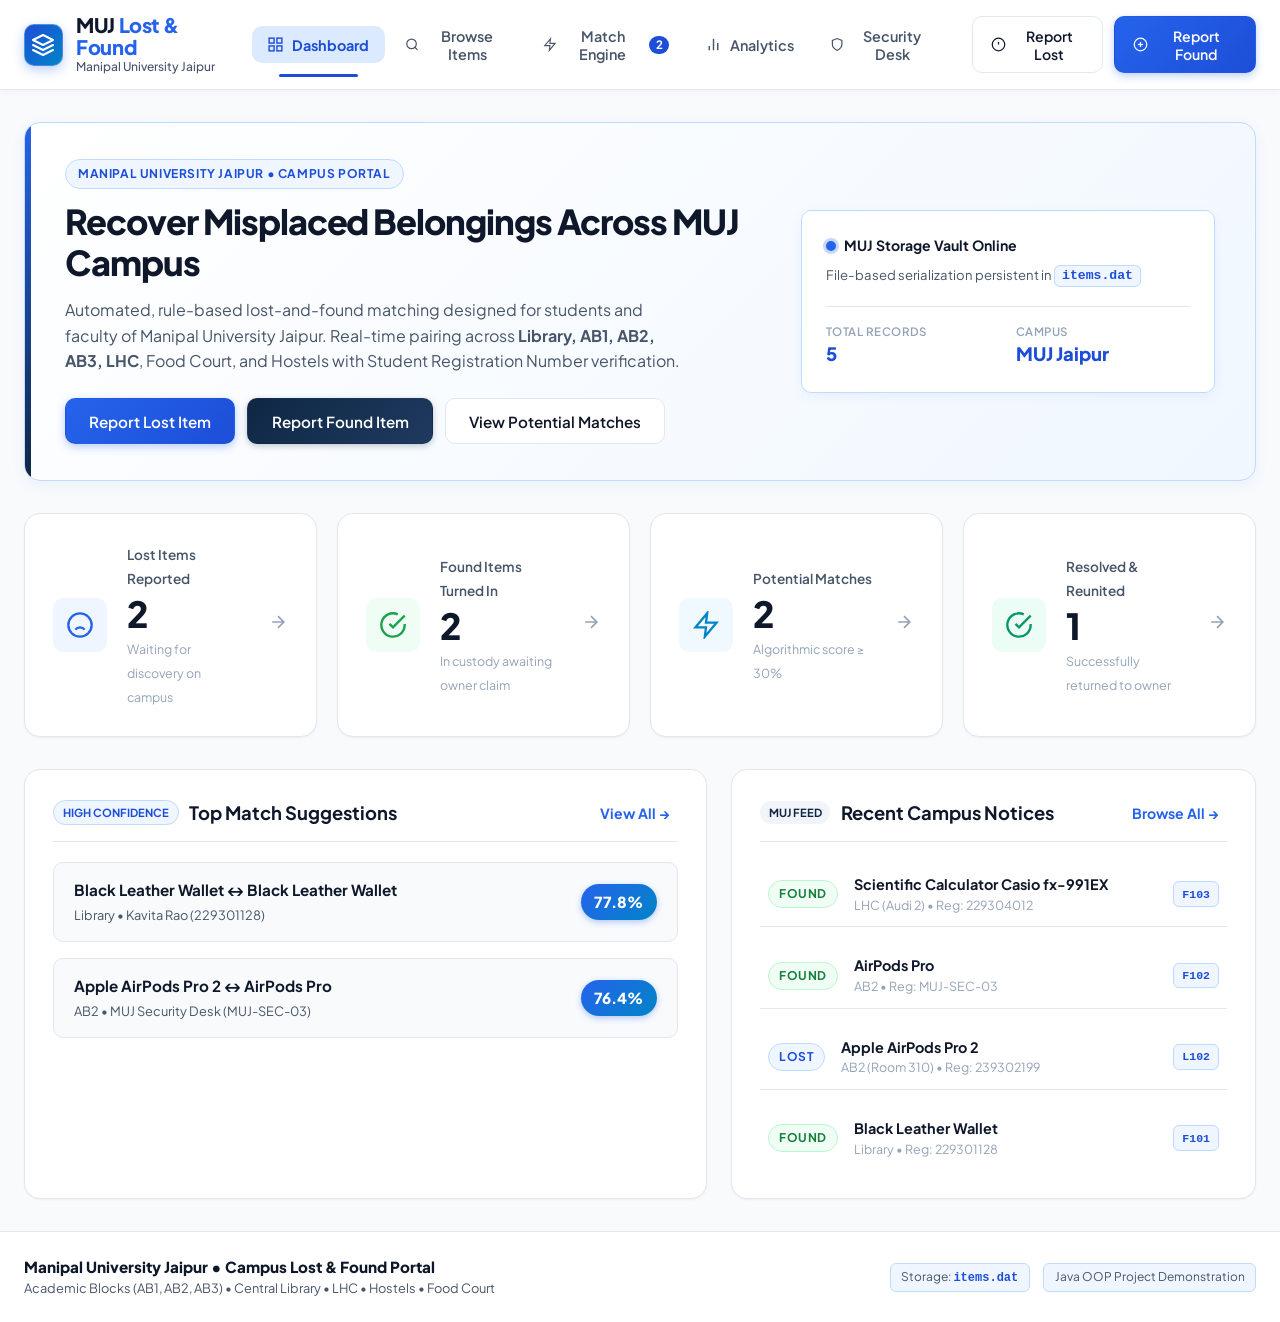
==== docs/index.html @ 846e5064 "Add GitHub Pages, Render Docker deployment, and instant online tunnel script" ====
<!DOCTYPE html>
<html lang="en">
<head>
    <meta charset="UTF-8">
    <meta name="viewport" content="width=device-width, initial-scale=1.0">
    <title>Manipal University Jaipur - Campus Lost &amp; Found Portal</title>
    <link rel="stylesheet" href="css/styles.css">
    <link rel="preconnect" href="https://fonts.googleapis.com">
    <link rel="preconnect" href="https://fonts.gstatic.com" crossorigin>
    <link href="https://fonts.googleapis.com/css2?family=Plus+Jakarta+Sans:wght@400;500;600;700;800&display=swap" rel="stylesheet">
</head>
<body>
    <!-- Top Navigation Bar -->
    <header class="app-header">
        <div class="nav-container">
            <div class="brand-group" onclick="navigateTo('dashboard')">
                <div class="brand-logo">
                    <svg viewBox="0 0 24 24" fill="none" stroke="currentColor" stroke-width="2" stroke-linecap="round" stroke-linejoin="round">
                        <path d="M12 2L2 7l10 5 10-5-10-5z"/>
                        <path d="M2 17l10 5 10-5"/>
                        <path d="M2 12l10 5 10-5"/>
                    </svg>
                </div>
                <div class="brand-text">
                    <span class="brand-title">MUJ <span class="accent-text">Lost &amp; Found</span></span>
                    <span class="brand-subtitle">Manipal University Jaipur</span>
                </div>
            </div>

            <nav class="nav-links">
                <button class="nav-link active" data-view="dashboard" onclick="navigateTo('dashboard')">
                    <svg viewBox="0 0 24 24" fill="none" stroke="currentColor" stroke-width="2"><rect x="3" y="3" width="7" height="7"/><rect x="14" y="3" width="7" height="7"/><rect x="14" y="14" width="7" height="7"/><rect x="3" y="14" width="7" height="7"/></svg>
                    <span>Dashboard</span>
                </button>
                <button class="nav-link" data-view="browse" onclick="navigateTo('browse')">
                    <svg viewBox="0 0 24 24" fill="none" stroke="currentColor" stroke-width="2"><circle cx="11" cy="11" r="8"/><line x1="21" y1="21" x2="16.65" y2="16.65"/></svg>
                    <span>Browse Items</span>
                </button>
                <button class="nav-link" data-view="matches" onclick="navigateTo('matches')">
                    <svg viewBox="0 0 24 24" fill="none" stroke="currentColor" stroke-width="2"><polygon points="13 2 3 14 12 14 11 22 21 10 12 10 13 2"/></svg>
                    <span>Match Engine</span>
                    <span class="nav-badge" id="nav-match-count">0</span>
                </button>
                <button class="nav-link" data-view="analytics" onclick="navigateTo('analytics')">
                    <svg viewBox="0 0 24 24" fill="none" stroke="currentColor" stroke-width="2"><line x1="18" y1="20" x2="18" y2="10"/><line x1="12" y1="20" x2="12" y2="4"/><line x1="6" y1="20" x2="6" y2="14"/></svg>
                    <span>Analytics</span>
                </button>
                <button class="nav-link" data-view="admin" onclick="navigateTo('admin')">
                    <svg viewBox="0 0 24 24" fill="none" stroke="currentColor" stroke-width="2"><path d="M12 22s8-4 8-10V5l-8-3-8 3v7c0 6 8 10 8 10z"/></svg>
                    <span>Security Desk</span>
                </button>
            </nav>

            <div class="nav-actions">
                <button class="btn btn-outline" onclick="navigateTo('report-lost')">
                    <svg viewBox="0 0 24 24" fill="none" stroke="currentColor" stroke-width="2"><circle cx="12" cy="12" r="10"/><line x1="12" y1="8" x2="12" y2="12"/><line x1="12" y1="16" x2="12.01" y2="16"/></svg>
                    <span>Report Lost</span>
                </button>
                <button class="btn btn-blue" onclick="navigateTo('report-found')">
                    <svg viewBox="0 0 24 24" fill="none" stroke="currentColor" stroke-width="2"><circle cx="12" cy="12" r="10"/><line x1="12" y1="8" x2="12" y2="16"/><line x1="8" y1="12" x2="16" y2="12"/></svg>
                    <span>Report Found</span>
                </button>
            </div>
        </div>
    </header>

    <!-- Main Content Area -->
    <main class="main-container">

        <!-- ============================================================== -->
        <!-- VIEW 1: DASHBOARD                                              -->
        <!-- ============================================================== -->
        <section id="dashboard-view" class="view-section active">
            <!-- Hero Welcome -->
            <div class="dashboard-hero">
                <div class="hero-content">
                    <div class="hero-badge">Manipal University Jaipur &bull; Campus Portal</div>
                    <h1 class="hero-title">Recover Misplaced Belongings Across MUJ Campus</h1>
                    <p class="hero-description">
                        Automated, rule-based lost-and-found matching designed for students and faculty of Manipal University Jaipur. Real-time pairing across <strong>Library, AB1, AB2, AB3, LHC</strong>, Food Court, and Hostels with Student Registration Number verification.
                    </p>
                    <div class="hero-cta-group">
                        <button class="btn btn-blue btn-lg" onclick="navigateTo('report-lost')">Report Lost Item</button>
                        <button class="btn btn-navy btn-lg" onclick="navigateTo('report-found')">Report Found Item</button>
                        <button class="btn btn-outline btn-lg" onclick="navigateTo('matches')">View Potential Matches</button>
                    </div>
                </div>
                <div class="hero-status-card">
                    <div class="status-indicator-header">
                        <span class="pulse-dot"></span>
                        <span class="status-label">MUJ Storage Vault Online</span>
                    </div>
                    <p class="storage-desc">File-based serialization persistent in <code>items.dat</code></p>
                    <div class="status-meta">
                        <div class="meta-item">
                            <span class="meta-label">Total Records</span>
                            <span class="meta-value" id="status-total-count">0</span>
                        </div>
                        <div class="meta-item">
                            <span class="meta-label">Campus</span>
                            <span class="meta-value">MUJ Jaipur</span>
                        </div>
                    </div>
                </div>
            </div>

            <!-- Metric Stat Cards -->
            <div class="stats-grid">
                <!-- Lost Items Stat -->
                <div class="stat-card stat-lost" onclick="filterBrowseByType('LOST')">
                    <div class="stat-icon-wrapper">
                        <svg viewBox="0 0 24 24" fill="none" stroke="currentColor" stroke-width="2"><circle cx="12" cy="12" r="10"/><path d="M16 16s-1.5-2-4-2-4 2-4 2"/><line x1="9" y1="9" x2="9.01" y2="9"/><line x1="15" y1="9" x2="15.01" y2="9"/></svg>
                    </div>
                    <div class="stat-info">
                        <span class="stat-label">Lost Items Reported</span>
                        <div class="stat-number" id="stat-lost-count">0</div>
                        <span class="stat-subtext">Waiting for discovery on campus</span>
                    </div>
                    <div class="stat-arrow">
                        <svg viewBox="0 0 24 24" fill="none" stroke="currentColor" stroke-width="2"><path d="M5 12h14M12 5l7 7-7 7"/></svg>
                    </div>
                </div>

                <!-- Found Items Stat -->
                <div class="stat-card stat-found" onclick="filterBrowseByType('FOUND')">
                    <div class="stat-icon-wrapper">
                        <svg viewBox="0 0 24 24" fill="none" stroke="currentColor" stroke-width="2"><path d="M22 11.08V12a10 10 0 1 1-5.93-9.14"/><polyline points="22 4 12 14.01 9 11.01"/></svg>
                    </div>
                    <div class="stat-info">
                        <span class="stat-label">Found Items Turned In</span>
                        <div class="stat-number" id="stat-found-count">0</div>
                        <span class="stat-subtext">In custody awaiting owner claim</span>
                    </div>
                    <div class="stat-arrow">
                        <svg viewBox="0 0 24 24" fill="none" stroke="currentColor" stroke-width="2"><path d="M5 12h14M12 5l7 7-7 7"/></svg>
                    </div>
                </div>

                <!-- Potential Matches Stat -->
                <div class="stat-card stat-match" onclick="navigateTo('matches')">
                    <div class="stat-icon-wrapper">
                        <svg viewBox="0 0 24 24" fill="none" stroke="currentColor" stroke-width="2"><path d="M13 2L3 14h9l-1 8 10-12h-9l1-8z"/></svg>
                    </div>
                    <div class="stat-info">
                        <span class="stat-label">Potential Matches</span>
                        <div class="stat-number" id="stat-matches-count">0</div>
                        <span class="stat-subtext">Algorithmic score &ge; 30%</span>
                    </div>
                    <div class="stat-arrow">
                        <svg viewBox="0 0 24 24" fill="none" stroke="currentColor" stroke-width="2"><path d="M5 12h14M12 5l7 7-7 7"/></svg>
                    </div>
                </div>

                <!-- Resolved / Claimed Stat -->
                <div class="stat-card stat-claimed" onclick="filterBrowseByStatus('CLAIMED')">
                    <div class="stat-icon-wrapper">
                        <svg viewBox="0 0 24 24" fill="none" stroke="currentColor" stroke-width="2"><path d="M22 11.08V12a10 10 0 1 1-5.93-9.14"/><polyline points="22 4 12 14.01 9 11.01"/></svg>
                    </div>
                    <div class="stat-info">
                        <span class="stat-label">Resolved &amp; Reunited</span>
                        <div class="stat-number" id="stat-claimed-count">0</div>
                        <span class="stat-subtext">Successfully returned to owner</span>
                    </div>
                    <div class="stat-arrow">
                        <svg viewBox="0 0 24 24" fill="none" stroke="currentColor" stroke-width="2"><path d="M5 12h14M12 5l7 7-7 7"/></svg>
                    </div>
                </div>
            </div>

            <!-- Match Spotlight & Recent Records -->
            <div class="dashboard-sections-grid">
                <!-- High-Confidence Match Highlights -->
                <div class="panel">
                    <div class="panel-header">
                        <div class="panel-title-group">
                            <span class="panel-badge-blue">High Confidence</span>
                            <h2 class="panel-title">Top Match Suggestions</h2>
                        </div>
                        <button class="btn-link" onclick="navigateTo('matches')">View All &rarr;</button>
                    </div>
                    <div id="top-matches-container" class="top-matches-list">
                        <!-- Rendered dynamically -->
                    </div>
                </div>

                <!-- Recent Submissions -->
                <div class="panel">
                    <div class="panel-header">
                        <div class="panel-title-group">
                            <span class="panel-badge-navy">MUJ Feed</span>
                            <h2 class="panel-title">Recent Campus Notices</h2>
                        </div>
                        <button class="btn-link" onclick="navigateTo('browse')">Browse All &rarr;</button>
                    </div>
                    <div id="recent-items-container" class="recent-items-list">
                        <!-- Rendered dynamically -->
                    </div>
                </div>
            </div>
        </section>

        <!-- ============================================================== -->
        <!-- VIEW 2: BROWSE & SEARCH ITEMS                                  -->
        <!-- ============================================================== -->
        <section id="browse-view" class="view-section">
            <div class="section-header">
                <div>
                    <h1 class="section-title">MUJ Campus Item Directory</h1>
                    <p class="section-subtitle">Search by keyword, item category, or filter by specific MUJ academic and campus locations.</p>
                </div>
                <div class="section-header-actions">
                    <button class="btn btn-outline" onclick="resetSearchFilters()">Reset Filters</button>
                </div>
            </div>

            <!-- Search & Filter Bar -->
            <div class="filter-toolbar">
                <div class="search-box">
                    <svg viewBox="0 0 24 24" fill="none" stroke="currentColor" stroke-width="2"><circle cx="11" cy="11" r="8"/><line x1="21" y1="21" x2="16.65" y2="16.65"/></svg>
                    <input type="text" id="search-input" placeholder="Search by item name or description (e.g. ID card, Laptop, Wallet)..." oninput="handleSearchChange()">
                    <button id="search-clear-btn" class="clear-input-btn" onclick="clearSearchInput()" style="display:none;">&times;</button>
                </div>

                <div class="filter-dropdowns">
                    <div class="select-group">
                        <label for="category-filter">Category</label>
                        <select id="category-filter" onchange="handleSearchChange()">
                            <option value="">All Categories</option>
                            <option value="Accessories">Accessories</option>
                            <option value="Electronics">Electronics</option>
                            <option value="Wallets & Bags">Wallets &amp; Bags</option>
                            <option value="Documents & IDs">Documents &amp; Student IDs</option>
                            <option value="Keys">Keys</option>
                            <option value="Books & Stationery">Books &amp; Stationery</option>
                            <option value="Clothing">Clothing</option>
                            <option value="Sports Equipment">Sports Equipment</option>
                            <option value="Other">Other</option>
                        </select>
                    </div>

                    <div class="select-group">
                        <label for="location-filter">MUJ Campus Location</label>
                        <select id="location-filter" onchange="handleSearchChange()">
                            <option value="">All MUJ Locations</option>
                            <option value="Library">Central Library</option>
                            <option value="AB1">AB1 (Academic Block 1)</option>
                            <option value="AB2">AB2 (Academic Block 2)</option>
                            <option value="AB3">AB3 (Academic Block 3)</option>
                            <option value="LHC">LHC (Lecture Hall Complex)</option>
                            <option value="Food Court">Food Court / Mess</option>
                            <option value="Hostels">Hostel Blocks (B1-B12 / G1-G4)</option>
                            <option value="Sports Complex">Sports Complex</option>
                            <option value="Campus Quad">Grand Shanti / Campus Quad</option>
                            <option value="Other">Other Campus Area</option>
                        </select>
                    </div>

                    <div class="select-group">
                        <label for="status-filter">Status</label>
                        <select id="status-filter" onchange="handleSearchChange()">
                            <option value="">All Records</option>
                            <option value="ACTIVE" selected>Active Only</option>
                            <option value="CLAIMED">Resolved / Claimed</option>
                        </select>
                    </div>

                    <div class="type-filter-group">
                        <label>Item Type</label>
                        <div class="pill-tabs">
                            <button class="pill-tab active" data-type="" onclick="setTypeFilter('')">All</button>
                            <button class="pill-tab" data-type="LOST" onclick="setTypeFilter('LOST')">Lost</button>
                            <button class="pill-tab" data-type="FOUND" onclick="setTypeFilter('FOUND')">Found</button>
                        </div>
                    </div>
                </div>
            </div>

            <!-- Results Meta & Grid -->
            <div class="results-meta-bar">
                <span id="results-count-text">Showing 0 items</span>
            </div>

            <div id="items-grid" class="items-grid">
                <!-- Item Cards dynamically inserted here -->
            </div>
            <div id="no-items-placeholder" class="empty-state" style="display: none;">
                <svg viewBox="0 0 24 24" fill="none" stroke="currentColor" stroke-width="2"><circle cx="11" cy="11" r="8"/><line x1="21" y1="21" x2="16.65" y2="16.65"/><line x1="8" y1="11" x2="14" y2="11"/></svg>
                <h3>No items match your criteria</h3>
                <p>Try searching for another keyword or clear the filters.</p>
                <button class="btn btn-navy" onclick="resetSearchFilters()">Reset All Filters</button>
            </div>
        </section>

        <!-- ============================================================== -->
        <!-- VIEW 3: REPORT LOST ITEM FORM                                  -->
        <!-- ============================================================== -->
        <section id="report-lost-view" class="view-section">
            <div class="form-container">
                <div class="form-header">
                    <div class="form-badge badge-lost">Lost Item Notice &bull; MUJ</div>
                    <h1 class="form-title">Report a Lost Item</h1>
                    <p class="form-subtitle">Submit details of the misplaced item with your Student Registration Number for automated matching.</p>
                </div>

                <form id="lost-form" onsubmit="handleReportLost(event)" class="campus-form">
                    <div class="form-grid">
                        <div class="form-field full-width">
                            <label for="lost-name">Item Name <span class="required">*</span></label>
                            <input type="text" id="lost-name" required placeholder="e.g. Black Leather Wallet, Space Grey MacBook, MUJ Student ID Card">
                            <span class="field-hint">Use a descriptive title for accurate keyword and title matching.</span>
                        </div>

                        <div class="form-field">
                            <label for="lost-category">Category <span class="required">*</span></label>
                            <select id="lost-category" required>
                                <option value="" disabled selected>Select category...</option>
                                <option value="Accessories">Accessories</option>
                                <option value="Electronics">Electronics</option>
                                <option value="Wallets & Bags">Wallets &amp; Bags</option>
                                <option value="Documents & IDs">Documents &amp; Student IDs</option>
                                <option value="Keys">Keys</option>
                                <option value="Books & Stationery">Books &amp; Stationery</option>
                                <option value="Clothing">Clothing</option>
                                <option value="Sports Equipment">Sports Equipment</option>
                                <option value="Other">Other</option>
                            </select>
                        </div>

                        <div class="form-field">
                            <label for="lost-location">MUJ Campus Location Last Seen <span class="required">*</span></label>
                            <select id="lost-location-select" required onchange="handleLocationSelectChange('lost')">
                                <option value="" disabled selected>Select MUJ Location...</option>
                                <option value="Library">Central Library</option>
                                <option value="AB1">AB1 (Academic Block 1)</option>
                                <option value="AB2">AB2 (Academic Block 2)</option>
                                <option value="AB3">AB3 (Academic Block 3)</option>
                                <option value="LHC">LHC (Lecture Hall Complex)</option>
                                <option value="Food Court">Food Court / Mess</option>
                                <option value="Hostels">Hostel Blocks (B1-B12 / G1-G4)</option>
                                <option value="Sports Complex">Sports Complex</option>
                                <option value="Campus Quad">Grand Shanti / Campus Quad</option>
                                <option value="Other">Other Location</option>
                            </select>
                        </div>

                        <div class="form-field">
                            <label for="lost-specific-spot">Specific Spot / Room / Desk</label>
                            <input type="text" id="lost-specific-spot" placeholder="e.g. Room 310, Reading Desk 4, Audi 2">
                            <span class="field-hint">Added to location notes for precise identification.</span>
                        </div>

                        <div class="form-field">
                            <label for="lost-date">Date Lost <span class="required">*</span></label>
                            <input type="date" id="lost-date" required>
                        </div>

                        <div class="form-field">
                            <label for="lost-reporter">Student Full Name <span class="required">*</span></label>
                            <input type="text" id="lost-reporter" required placeholder="e.g. Aryan Sharma">
                        </div>

                        <div class="form-field">
                            <label for="lost-regno">MUJ Registration Number <span class="required">*</span></label>
                            <input type="text" id="lost-regno" required placeholder="e.g. 229301045" pattern="[A-Za-z0-9\-]+" title="Please enter your MUJ Registration Number">
                            <span class="field-hint">Your official university student registration number.</span>
                        </div>

                        <div class="form-field full-width">
                            <label for="lost-contact">Contact Email or Phone Number <span class="required">*</span></label>
                            <input type="text" id="lost-contact" required placeholder="e.g. aryan.229301045@muj.manipal.edu or +91 9876543210">
                            <span class="field-hint">Will be shared with verified finders when a match is found.</span>
                        </div>

                        <div class="form-field full-width">
                            <label for="lost-description">Item Description &amp; Distinctive Features <span class="required">*</span></label>
                            <textarea id="lost-description" rows="4" required placeholder="Provide color, brand, stickers, cards inside, scratches, or unique marks for Jaccard similarity scoring..."></textarea>
                        </div>

                        <div class="form-field full-width">
                            <label>Item Photograph (Optional)</label>
                            <div class="image-upload-wrapper">
                                <div class="image-upload-dropzone" onclick="document.getElementById('lost-image-input').click()">
                                    <svg viewBox="0 0 24 24" fill="none" stroke="currentColor" stroke-width="2"><rect x="3" y="3" width="18" height="18" rx="2" ry="2"/><circle cx="8.5" cy="8.5" r="1.5"/><polyline points="21 15 16 10 5 21"/></svg>
                                    <div class="image-upload-text">Upload or Drop Photo of Lost Item</div>
                                    <div class="image-upload-subtext">Supports PNG, JPG, WEBP (stored in local database)</div>
                                    <input type="file" id="lost-image-input" accept="image/*" style="display:none;" onchange="handleImageSelected(event, 'lost')">
                                </div>
                                <div id="lost-image-preview" class="image-preview-container" style="display:none;">
                                    <img id="lost-image-thumb" class="image-preview-thumb" src="" alt="Lost Item Preview">
                                    <div class="image-preview-info">
                                        <div id="lost-image-name" class="image-preview-name"></div>
                                        <div id="lost-image-size" class="image-preview-size"></div>
                                    </div>
                                    <button type="button" class="btn-remove-image" onclick="clearSelectedImage('lost')">Remove Photo</button>
                                </div>
                            </div>
                        </div>
                    </div>

                    <div class="form-actions">
                        <button type="button" class="btn btn-outline" onclick="resetForm('lost-form')">Clear Form</button>
                        <button type="submit" class="btn btn-blue btn-lg">
                            <svg viewBox="0 0 24 24" fill="none" stroke="currentColor" stroke-width="2"><polyline points="20 6 9 17 4 12"/></svg>
                            <span>Submit Lost Item Report</span>
                        </button>
                    </div>
                </form>
            </div>
        </section>

        <!-- ============================================================== -->
        <!-- VIEW 4: REPORT FOUND ITEM FORM                                 -->
        <!-- ============================================================== -->
        <section id="report-found-view" class="view-section">
            <div class="form-container">
                <div class="form-header">
                    <div class="form-badge badge-found">Found Item Custody &bull; MUJ</div>
                    <h1 class="form-title">Report a Found Item</h1>
                    <p class="form-subtitle">Log the item found on campus so the rightful MUJ student or staff member can reclaim it.</p>
                </div>

                <form id="found-form" onsubmit="handleReportFound(event)" class="campus-form">
                    <div class="form-grid">
                        <div class="form-field full-width">
                            <label for="found-name">Item Name <span class="required">*</span></label>
                            <input type="text" id="found-name" required placeholder="e.g. Blue HydroFlask Bottle, AirPods Case, Scientific Calculator">
                            <span class="field-hint">Accurately describe what the item is.</span>
                        </div>

                        <div class="form-field">
                            <label for="found-category">Category <span class="required">*</span></label>
                            <select id="found-category" required>
                                <option value="" disabled selected>Select category...</option>
                                <option value="Accessories">Accessories</option>
                                <option value="Electronics">Electronics</option>
                                <option value="Wallets & Bags">Wallets &amp; Bags</option>
                                <option value="Documents & IDs">Documents &amp; Student IDs</option>
                                <option value="Keys">Keys</option>
                                <option value="Books & Stationery">Books &amp; Stationery</option>
                                <option value="Clothing">Clothing</option>
                                <option value="Sports Equipment">Sports Equipment</option>
                                <option value="Other">Other</option>
                            </select>
                        </div>

                        <div class="form-field">
                            <label for="found-location">MUJ Campus Location Found <span class="required">*</span></label>
                            <select id="found-location-select" required onchange="handleLocationSelectChange('found')">
                                <option value="" disabled selected>Select MUJ Location...</option>
                                <option value="Library">Central Library</option>
                                <option value="AB1">AB1 (Academic Block 1)</option>
                                <option value="AB2">AB2 (Academic Block 2)</option>
                                <option value="AB3">AB3 (Academic Block 3)</option>
                                <option value="LHC">LHC (Lecture Hall Complex)</option>
                                <option value="Food Court">Food Court / Mess</option>
                                <option value="Hostels">Hostel Blocks (B1-B12 / G1-G4)</option>
                                <option value="Sports Complex">Sports Complex</option>
                                <option value="Campus Quad">Grand Shanti / Campus Quad</option>
                                <option value="Other">Other Location</option>
                            </select>
                        </div>

                        <div class="form-field">
                            <label for="found-specific-spot">Specific Spot / Room / Landmark</label>
                            <input type="text" id="found-specific-spot" placeholder="e.g. AB1 Lab 204, LHC Audi 1, Library 1st Floor">
                            <span class="field-hint">Pinpoint where the item was discovered.</span>
                        </div>

                        <div class="form-field">
                            <label for="found-date">Date Found <span class="required">*</span></label>
                            <input type="date" id="found-date" required>
                        </div>

                        <div class="form-field">
                            <label for="found-reporter">Found By (Your Full Name) <span class="required">*</span></label>
                            <input type="text" id="found-reporter" required placeholder="e.g. Priya Verma / Security Guard Ram">
                        </div>

                        <div class="form-field">
                            <label for="found-regno">Finder Reg No. / Staff ID <span class="required">*</span></label>
                            <input type="text" id="found-regno" required placeholder="e.g. 229301120 or MUJ-STAFF-09">
                            <span class="field-hint">Student Registration Number or University Staff ID.</span>
                        </div>

                        <div class="form-field full-width">
                            <label for="found-contact">Contact Info / Current Safe Custody Location <span class="required">*</span></label>
                            <input type="text" id="found-contact" required placeholder="e.g. priya.verma@muj.manipal.edu or Security Desk at AB2 Ground Floor">
                            <span class="field-hint">This info will be directly given to the owner once matched.</span>
                        </div>

                        <div class="form-field full-width">
                            <label for="found-description">Item Description &amp; Condition Details <span class="required">*</span></label>
                            <textarea id="found-description" rows="4" required placeholder="Describe appearance, color, brand, condition, and where the item is kept for safe pickup..."></textarea>
                        </div>

                        <div class="form-field full-width">
                            <label>Item Photograph (Optional)</label>
                            <div class="image-upload-wrapper">
                                <div class="image-upload-dropzone" onclick="document.getElementById('found-image-input').click()">
                                    <svg viewBox="0 0 24 24" fill="none" stroke="currentColor" stroke-width="2"><rect x="3" y="3" width="18" height="18" rx="2" ry="2"/><circle cx="8.5" cy="8.5" r="1.5"/><polyline points="21 15 16 10 5 21"/></svg>
                                    <div class="image-upload-text">Upload or Drop Photo of Found Item</div>
                                    <div class="image-upload-subtext">Supports PNG, JPG, WEBP (stored in local database)</div>
                                    <input type="file" id="found-image-input" accept="image/*" style="display:none;" onchange="handleImageSelected(event, 'found')">
                                </div>
                                <div id="found-image-preview" class="image-preview-container" style="display:none;">
                                    <img id="found-image-thumb" class="image-preview-thumb" src="" alt="Found Item Preview">
                                    <div class="image-preview-info">
                                        <div id="found-image-name" class="image-preview-name"></div>
                                        <div id="found-image-size" class="image-preview-size"></div>
                                    </div>
                                    <button type="button" class="btn-remove-image" onclick="clearSelectedImage('found')">Remove Photo</button>
                                </div>
                            </div>
                        </div>
                    </div>

                    <div class="form-actions">
                        <button type="button" class="btn btn-outline" onclick="resetForm('found-form')">Clear Form</button>
                        <button type="submit" class="btn btn-navy btn-lg">
                            <svg viewBox="0 0 24 24" fill="none" stroke="currentColor" stroke-width="2"><polyline points="20 6 9 17 4 12"/></svg>
                            <span>Submit Found Item Report</span>
                        </button>
                    </div>
                </form>
            </div>
        </section>

        <!-- ============================================================== -->
        <!-- VIEW 5: MATCH ENGINE                                           -->
        <!-- ============================================================== -->
        <section id="matches-view" class="view-section">
            <div class="section-header">
                <div>
                    <div class="engine-badge">
                        <svg viewBox="0 0 24 24" fill="none" stroke="currentColor" stroke-width="2"><polygon points="13 2 3 14 12 14 11 22 21 10 12 10 13 2"/></svg>
                        <span>MUJ Intelligent Match Engine</span>
                    </div>
                    <h1 class="section-title">Potential Lost &amp; Found Matches</h1>
                    <p class="section-subtitle">
                        Multi-factor heuristic evaluation: Name Similarity (20%), Category Match (20%), Location Match (20%), Jaccard Word Similarity (25%), and Date Proximity (15%). Minimum score: 30%.
                    </p>
                </div>
                <div class="section-header-actions">
                    <button class="btn btn-outline" onclick="loadMatches()">
                        <svg viewBox="0 0 24 24" fill="none" stroke="currentColor" stroke-width="2"><polyline points="23 4 23 10 17 10"/><polyline points="1 20 1 14 7 14"/><path d="M3.51 9a9 9 0 0 1 14.85-3.36L23 10M1 14l4.64 4.36A9 9 0 0 0 20.49 15"/></svg>
                        <span>Re-evaluate Matches</span>
                    </button>
                </div>
            </div>

            <!-- Match Filter Selector -->
            <div class="match-filter-panel">
                <div class="match-filter-field">
                    <label for="match-lost-selector">Focus on Specific Lost Item:</label>
                    <select id="match-lost-selector" onchange="filterMatchesByLostItem()">
                        <option value="ALL">All Lost Items with Matches</option>
                        <!-- Populated dynamically -->
                    </select>
                </div>
                <div class="match-summary-stats">
                    <span id="match-summary-label">Showing 0 matching pair(s)</span>
                </div>
            </div>

            <!-- Matches List Container -->
            <div id="matches-container" class="matches-list">
                <!-- Match cards dynamically rendered here -->
            </div>

            <div id="no-matches-placeholder" class="empty-state" style="display: none;">
                <svg viewBox="0 0 24 24" fill="none" stroke="currentColor" stroke-width="2"><path d="M16 21v-2a4 4 0 0 0-4-4H5a4 4 0 0 0-4 4v2"/><circle cx="8.5" cy="7" r="4"/><line x1="18" y1="8" x2="23" y2="13"/><line x1="23" y1="8" x2="18" y2="13"/></svg>
                <h3>No Matches Detected Currently</h3>
                <p>No pairs currently score &ge; 30% similarity. When new reports are submitted, compatibility is automatically recomputed.</p>
                <div class="empty-state-actions">
                    <button class="btn btn-blue" onclick="navigateTo('report-lost')">Report Lost Item</button>
                    <button class="btn btn-navy" onclick="navigateTo('report-found')">Report Found Item</button>
                </div>
            </div>
        </section>

        <!-- ============================================================== -->
        <!-- VIEW 6: ANALYTICS & RECOVERY METRICS                          -->
        <!-- ============================================================== -->
        <section id="analytics-view" class="view-section">
            <div class="section-header">
                <div>
                    <div class="engine-badge">
                        <svg viewBox="0 0 24 24" fill="none" stroke="currentColor" stroke-width="2"><line x1="18" y1="20" x2="18" y2="10"/><line x1="12" y1="20" x2="12" y2="4"/><line x1="6" y1="20" x2="6" y2="14"/></svg>
                        <span>MUJ Campus Insights</span>
                    </div>
                    <h1 class="section-title">Campus Lost &amp; Found Analytics</h1>
                    <p class="section-subtitle">Real-time statistics on item loss hotspots, categories, and campus resolution rate.</p>
                </div>
                <div class="section-header-actions">
                    <button class="btn btn-outline" onclick="loadAnalyticsData()">
                        <svg viewBox="0 0 24 24" fill="none" stroke="currentColor" stroke-width="2" style="width:16px;height:16px;"><polyline points="23 4 23 10 17 10"/><path d="M20.49 15a9 9 0 1 1-2.12-9.36L23 10"/></svg>
                        <span>Refresh Data</span>
                    </button>
                </div>
            </div>

            <!-- KPI Cards -->
            <div class="analytics-kpi-grid">
                <div class="analytics-kpi-card">
                    <div class="kpi-label">Total Items Logged</div>
                    <div class="kpi-value" id="kpi-total-items">0</div>
                    <div class="kpi-subtext">All time records across MUJ</div>
                </div>
                <div class="analytics-kpi-card kpi-amber">
                    <div class="kpi-label">Active Open Cases</div>
                    <div class="kpi-value" id="kpi-active-items">0</div>
                    <div class="kpi-subtext">Currently pending recovery</div>
                </div>
                <div class="analytics-kpi-card kpi-success">
                    <div class="kpi-label">Resolved &amp; Reunited</div>
                    <div class="kpi-value" id="kpi-claimed-items">0</div>
                    <div class="kpi-subtext">Successfully returned to owners</div>
                </div>
                <div class="analytics-kpi-card">
                    <div class="kpi-label">Campus Recovery Rate</div>
                    <div class="kpi-value" id="kpi-recovery-rate">0%</div>
                    <div class="kpi-subtext">Resolution efficiency</div>
                </div>
            </div>

            <!-- Visual Charts -->
            <div class="analytics-charts-grid">
                <!-- Location Distribution (Bar Chart) -->
                <div class="chart-card">
                    <div class="chart-card-header">
                        <div>
                            <div class="chart-title">MUJ Location Hotspots</div>
                            <div class="chart-subtitle">Item volume by campus building / zone</div>
                        </div>
                    </div>
                    <div id="location-chart-container" style="min-height: 280px; display:flex; align-items:flex-end;">
                        <!-- Rendered via SVG in app.js -->
                    </div>
                </div>

                <!-- Category Breakdown -->
                <div class="chart-card">
                    <div class="chart-card-header">
                        <div>
                            <div class="chart-title">Category Breakdown</div>
                            <div class="chart-subtitle">Distribution of belongings lost/found</div>
                        </div>
                    </div>
                    <div id="category-chart-container" class="category-list-breakdown">
                        <!-- Rendered dynamically -->
                    </div>
                </div>
            </div>
        </section>

        <!-- ============================================================== -->
        <!-- VIEW 7: SECURITY DESK / ADMIN PANEL                           -->
        <!-- ============================================================== -->
        <section id="admin-view" class="view-section">
            <div class="section-header">
                <div>
                    <div class="engine-badge" style="background:#f1f5f9;color:var(--navy-dark);border-color:#cbd5e1;">
                        <svg viewBox="0 0 24 24" fill="none" stroke="currentColor" stroke-width="2"><path d="M12 22s8-4 8-10V5l-8-3-8 3v7c0 6 8 10 8 10z"/></svg>
                        <span>MUJ Campus Security &amp; Custody Desk</span>
                    </div>
                    <h1 class="section-title">Campus Custody Management</h1>
                    <p class="section-subtitle">Manage safe custody inventory, verify student ownership, and export official audit reports.</p>
                </div>
                <div class="section-header-actions">
                    <button class="btn btn-blue" onclick="exportCustodyCSV()">
                        <svg viewBox="0 0 24 24" fill="none" stroke="currentColor" stroke-width="2" style="width:16px;height:16px;"><path d="M21 15v4a2 2 0 0 1-2 2H5a2 2 0 0 1-2-2v-4"/><polyline points="7 10 12 15 17 10"/><line x1="12" y1="15" x2="12" y2="3"/></svg>
                        <span>Export Custody Report (CSV)</span>
                    </button>
                </div>
            </div>

            <!-- Admin Toolbar -->
            <div class="admin-toolbar">
                <div class="admin-filter-group">
                    <label style="font-weight:600;font-size:0.85rem;color:var(--navy-secondary);">Filter:</label>
                    <div class="pill-tabs">
                        <button class="pill-tab active" data-admin-status="" onclick="setAdminStatusFilter('')">All Records</button>
                        <button class="pill-tab" data-admin-status="ACTIVE" onclick="setAdminStatusFilter('ACTIVE')">Active in Custody</button>
                        <button class="pill-tab" data-admin-status="CLAIMED" onclick="setAdminStatusFilter('CLAIMED')">Claimed / Returned</button>
                    </div>
                </div>

                <div class="admin-filter-group">
                    <input type="text" id="admin-search-box" class="admin-search-input" placeholder="Search ID, student Reg No, or item..." oninput="handleAdminSearch()">
                </div>
            </div>

            <!-- Custody Table -->
            <div class="admin-table-wrapper">
                <table class="admin-table">
                    <thead>
                        <tr>
                            <th>Item ID</th>
                            <th>Type</th>
                            <th>Item Title</th>
                            <th>Category</th>
                            <th>MUJ Location</th>
                            <th>Reg / Staff ID</th>
                            <th>Date</th>
                            <th>Status</th>
                            <th>Actions</th>
                        </tr>
                    </thead>
                    <tbody id="admin-table-body">
                        <!-- Populated dynamically -->
                    </tbody>
                </table>
            </div>
            <div id="admin-empty-placeholder" class="empty-state" style="display:none;">
                <p>No records match your admin filter.</p>
            </div>
        </section>
    </main>

    <!-- Modal for Detailed Item Inspection -->
    <div id="item-modal" class="modal-overlay" onclick="closeItemModal(event)">
        <div class="modal-dialog" onclick="event.stopPropagation()">
            <div class="modal-header">
                <div style="display:flex;align-items:center;gap:0.5rem;">
                    <div id="modal-type-badge" class="badge"></div>
                    <div id="modal-status-badge" class="badge-status"></div>
                </div>
                <button class="modal-close-btn" onclick="closeItemModal()">&times;</button>
            </div>
            <div class="modal-body">
                <!-- Optional Photo View -->
                <div id="modal-image-container" class="modal-item-image-box" style="display: none;">
                    <img id="modal-item-image" src="" alt="Item Photo">
                </div>

                <h2 id="modal-item-name" class="modal-title"></h2>
                <div class="modal-meta-grid">
                    <div class="modal-meta-item">
                        <span class="modal-meta-label">ID</span>
                        <span id="modal-item-id" class="modal-meta-value"></span>
                    </div>
                    <div class="modal-meta-item">
                        <span class="modal-meta-label">Category</span>
                        <span id="modal-item-category" class="modal-meta-value"></span>
                    </div>
                    <div class="modal-meta-item">
                        <span class="modal-meta-label">MUJ Location</span>
                        <span id="modal-item-location" class="modal-meta-value"></span>
                    </div>
                    <div class="modal-meta-item">
                        <span class="modal-meta-label">Date Logged</span>
                        <span id="modal-item-date" class="modal-meta-value"></span>
                    </div>
                    <div class="modal-meta-item" style="grid-column: 1 / -1;">
                        <span class="modal-meta-label">Registration Number</span>
                        <span id="modal-item-regno" class="modal-meta-value" style="color: var(--blue-primary);"></span>
                    </div>
                </div>

                <div class="modal-section">
                    <h3 class="modal-section-title">Item Description</h3>
                    <p id="modal-item-description" class="modal-description-text"></p>
                </div>

                <div class="modal-section contact-highlight">
                    <h3 class="modal-section-title">Reporter &amp; Contact Information</h3>
                    <div class="modal-contact-row">
                        <div>
                            <span class="contact-sublabel">Reported by:</span>
                            <span id="modal-item-reporter" class="contact-name"></span>
                        </div>
                        <div>
                            <span class="contact-sublabel">Contact Details:</span>
                            <span id="modal-item-contact" class="contact-detail"></span>
                        </div>
                    </div>
                </div>

                <div id="modal-claim-banner" class="item-claimed-banner" style="display:none;">
                    <svg viewBox="0 0 24 24" fill="none" stroke="currentColor" stroke-width="2"><polyline points="20 6 9 17 4 12"/></svg>
                    <span id="modal-claim-text">Claimed and resolved</span>
                </div>
            </div>
            <div class="modal-footer">
                <button id="modal-claim-action-btn" class="btn btn-blue" onclick="openClaimModalFromCurrent()">
                    <svg viewBox="0 0 24 24" fill="none" stroke="currentColor" stroke-width="2" style="width:16px;height:16px;"><polyline points="20 6 9 17 4 12"/></svg>
                    <span>Mark as Claimed / Returned</span>
                </button>
                <button class="btn btn-navy" onclick="closeItemModal()">Close</button>
            </div>
        </div>
    </div>

    <!-- Modal for Marking Item Claimed -->
    <div id="claim-modal" class="modal-overlay" onclick="closeClaimModal(event)">
        <div class="modal-dialog" onclick="event.stopPropagation()">
            <div class="modal-header">
                <div class="badge badge-found" style="background:#ecfdf5;color:#047857;border-color:#a7f3d0;">
                    <svg viewBox="0 0 24 24" fill="none" stroke="currentColor" stroke-width="2" style="width:14px;height:14px;"><polyline points="20 6 9 17 4 12"/></svg>
                    <span>Claim &amp; Return Verification</span>
                </div>
                <button class="modal-close-btn" onclick="closeClaimModal()">&times;</button>
            </div>
            <div class="modal-body">
                <h2 class="modal-title">Verify Ownership &amp; Return Item</h2>
                <p style="font-size: 0.88rem; color: var(--navy-secondary); margin-bottom: 1.25rem;">
                    Confirm student/faculty identity before handing over item custody. Once marked claimed, this record is updated across the campus directory.
                </p>

                <div style="background:var(--blue-light);border:1px solid var(--blue-border);border-radius:var(--radius-sm);padding:0.75rem 1rem;margin-bottom:1.25rem;">
                    <div style="font-size:0.72rem;font-weight:700;color:var(--blue-primary);text-transform:uppercase;">Item Under Verification</div>
                    <div id="claim-item-title" style="font-weight:700;color:var(--navy-dark);font-size:1.05rem;margin-top:0.2rem;"></div>
                    <div id="claim-item-meta" style="font-size:0.8rem;color:var(--navy-secondary);margin-top:0.2rem;"></div>
                </div>

                <form id="claim-form" onsubmit="submitItemClaim(event)">
                    <input type="hidden" id="claim-item-id">
                    <div class="form-field full-width" style="margin-bottom:1rem;">
                        <label for="claimant-regno">Claimant MUJ Registration Number <span class="required">*</span></label>
                        <input type="text" id="claimant-regno" required placeholder="e.g. 229301045" pattern="[A-Za-z0-9\-]+" style="padding:0.6rem 0.8rem;width:100%;border:1px solid var(--border-light);border-radius:var(--radius-sm);font-family:inherit;">
                        <span class="field-hint">Official Student Reg No. or Faculty/Staff ID of the claimant.</span>
                    </div>
                    <div class="form-field full-width" style="margin-bottom:1.25rem;">
                        <label for="claimant-name">Claimant Full Name (Optional)</label>
                        <input type="text" id="claimant-name" placeholder="e.g. Aryan Sharma" style="padding:0.6rem 0.8rem;width:100%;border:1px solid var(--border-light);border-radius:var(--radius-sm);font-family:inherit;">
                    </div>
                    <div class="form-field full-width" style="margin-bottom:1.5rem;">
                        <label style="display:flex;align-items:center;gap:0.5rem;font-weight:600;font-size:0.85rem;cursor:pointer;">
                            <input type="checkbox" id="claim-verified-checkbox" required style="width:16px;height:16px;accent-color:var(--blue-primary);">
                            <span>I confirm that identity / student card verification was completed.</span>
                        </label>
                    </div>
                    <div class="modal-footer" style="padding:0;border:none;">
                        <button type="button" class="btn btn-outline" onclick="closeClaimModal()">Cancel</button>
                        <button type="submit" class="btn btn-blue">
                            <svg viewBox="0 0 24 24" fill="none" stroke="currentColor" stroke-width="2" style="width:16px;height:16px;"><polyline points="20 6 9 17 4 12"/></svg>
                            <span>Confirm &amp; Complete Return</span>
                        </button>
                    </div>
                </form>
            </div>
        </div>
    </div>

    <!-- Toast Notification Container -->
    <div id="toast-container" class="toast-container"></div>

    <!-- Footer -->
    <footer class="app-footer">
        <div class="footer-container">
            <div class="footer-left">
                <div class="footer-brand">Manipal University Jaipur &bull; Campus Lost &amp; Found Portal</div>
                <div class="footer-desc">Academic Blocks (AB1, AB2, AB3) &bull; Central Library &bull; LHC &bull; Hostels &bull; Food Court</div>
            </div>
            <div class="footer-right">
                <span class="footer-tag">Storage: <code>items.dat</code></span>
                <span class="footer-tag">Java OOP Project Demonstration</span>
            </div>
        </div>
    </footer>

    <!-- Frontend Script -->
    <script src="js/app.js"></script>
</body>
</html>
---- docs/css/styles.css ----
/* ==========================================================================
   Campus Lost & Found Matching System - Clean Modern Blue Theme
   Palette: Sapphire & Royal Blue (#1d4ed8 / #2563eb), Sky Cyan (#0284c7 / #0ea5e9),
            Deep Navy (#0f172a / #0f2744), Crisp White (#ffffff), Ice Blue (#eff6ff)
   ========================================================================== */

:root {
    /* Colors - Modern Royal & Sapphire Blue Palette */
    --bg-white: #ffffff;
    --bg-surface: #f8fafc;
    --bg-subtle: #f1f5f9;
    --bg-card: #ffffff;
    
    --navy-dark: #0f172a;       /* Dark navy text & prominent elements */
    --navy-text: #1e293b;
    --navy-secondary: #475569;  /* Muted navy body text */
    --navy-muted: #94a3b8;
    --navy-primary: #0f2744;    /* Collegiate navy */
    --navy-hover: #173860;
    --navy-subtle: #e2e8f0;

    /* Blue Primary Accents */
    --blue-primary: #1d4ed8;    /* Royal Blue */
    --blue-accent: #2563eb;     /* Vibrant Blue */
    --blue-hover: #1e40af;      /* Deep Sapphire */
    --blue-light: #eff6ff;      /* Soft Ice Blue Tint */
    --blue-border: #bfdbfe;     /* Gentle Blue Border */
    --blue-subtle: #dbeafe;     /* Subtle Blue Fill */
    
    /* Cyan & Ocean Accents */
    --cyan-accent: #0284c7;     /* Sky / Ocean Cyan */
    --cyan-light: #f0f9ff;
    --cyan-border: #bae6fd;

    /* Semantic Status Colors */
    --green-success: #15803d;
    --green-light: #f0fdf4;
    --green-border: #bbf7d0;

    --border-light: #e2e8f0;
    --border-focus: #2563eb;

    /* Shadows */
    --shadow-sm: 0 1px 2px 0 rgba(15, 23, 42, 0.05);
    --shadow-md: 0 4px 6px -1px rgba(29, 78, 216, 0.08), 0 2px 4px -2px rgba(15, 23, 42, 0.04);
    --shadow-lg: 0 10px 15px -3px rgba(29, 78, 216, 0.12), 0 4px 6px -4px rgba(15, 23, 42, 0.04);
    --shadow-hover: 0 14px 20px -3px rgba(29, 78, 216, 0.18), 0 6px 8px -4px rgba(15, 23, 42, 0.06);

    /* Radii */
    --radius-sm: 6px;
    --radius-md: 10px;
    --radius-lg: 16px;
    --radius-full: 9999px;

    /* Transitions */
    --transition-fast: 150ms ease;
    --transition-normal: 250ms ease;
}

/* Base Reset & Typography */
* {
    margin: 0;
    padding: 0;
    box-sizing: border-box;
}

body {
    font-family: 'Plus Jakarta Sans', -apple-system, BlinkMacSystemFont, "Segoe UI", Roboto, Helvetica, Arial, sans-serif;
    background-color: var(--bg-surface);
    color: var(--navy-dark);
    line-height: 1.5;
    -webkit-font-smoothing: antialiased;
    min-height: 100vh;
    display: flex;
    flex-direction: column;
}

/* ==========================================================================
   Navigation Bar
   ========================================================================== */
.app-header {
    background-color: var(--bg-white);
    border-bottom: 1px solid var(--border-light);
    position: sticky;
    top: 0;
    z-index: 100;
    box-shadow: 0 2px 8px rgba(29, 78, 216, 0.04);
}

.nav-container {
    max-width: 1280px;
    margin: 0 auto;
    padding: 0.85rem 1.5rem;
    display: flex;
    align-items: center;
    justify-content: space-between;
    gap: 1.5rem;
}

.brand-group {
    display: flex;
    align-items: center;
    gap: 0.85rem;
    cursor: pointer;
    text-decoration: none;
    user-select: none;
}

.brand-logo {
    width: 42px;
    height: 42px;
    background: linear-gradient(135deg, var(--blue-primary) 0%, var(--cyan-accent) 100%);
    color: var(--bg-white);
    border-radius: var(--radius-md);
    display: flex;
    align-items: center;
    justify-content: center;
    box-shadow: 0 4px 12px rgba(37, 99, 235, 0.3);
    border: 1px solid rgba(255, 255, 255, 0.25);
}

.brand-logo svg {
    width: 24px;
    height: 24px;
}

.brand-text {
    display: flex;
    flex-direction: column;
}

.brand-title {
    font-size: 1.25rem;
    font-weight: 800;
    letter-spacing: -0.02em;
    color: var(--navy-dark);
    line-height: 1.1;
}

.accent-text {
    color: var(--blue-accent);
}

.brand-subtitle {
    font-size: 0.75rem;
    color: var(--navy-secondary);
    font-weight: 500;
}

.nav-links {
    display: flex;
    align-items: center;
    gap: 0.35rem;
}

.nav-link {
    display: flex;
    align-items: center;
    gap: 0.5rem;
    padding: 0.6rem 0.95rem;
    border-radius: var(--radius-md);
    background: transparent;
    border: none;
    font-family: inherit;
    font-size: 0.9rem;
    font-weight: 600;
    color: var(--navy-secondary);
    cursor: pointer;
    transition: all var(--transition-fast);
    position: relative;
}

.nav-link svg {
    width: 17px;
    height: 17px;
}

.nav-link:hover {
    color: var(--blue-primary);
    background-color: var(--blue-light);
}

.nav-link.active {
    color: var(--blue-primary);
    background-color: var(--blue-subtle);
    font-weight: 700;
}

.nav-link.active::after {
    content: '';
    position: absolute;
    bottom: -14px;
    left: 20%;
    right: 20%;
    height: 3px;
    background-color: var(--blue-primary);
    border-radius: var(--radius-full);
}

.nav-badge {
    background-color: var(--blue-primary);
    color: white;
    font-size: 0.72rem;
    font-weight: 700;
    padding: 0.1rem 0.45rem;
    border-radius: var(--radius-full);
    min-width: 18px;
    text-align: center;
}

.nav-actions {
    display: flex;
    align-items: center;
    gap: 0.65rem;
}

/* ==========================================================================
   Buttons & Badges
   ========================================================================== */
.btn {
    display: inline-flex;
    align-items: center;
    justify-content: center;
    gap: 0.5rem;
    padding: 0.6rem 1.15rem;
    border-radius: var(--radius-md);
    font-family: inherit;
    font-size: 0.88rem;
    font-weight: 600;
    cursor: pointer;
    transition: all var(--transition-fast);
    border: 1px solid transparent;
    text-decoration: none;
}

.btn svg {
    width: 17px;
    height: 17px;
}

/* Blue Primary Button */
.btn-orange, .btn-blue, .btn-primary {
    background: linear-gradient(135deg, var(--blue-accent) 0%, var(--blue-primary) 100%);
    color: var(--bg-white);
    box-shadow: 0 3px 8px rgba(37, 99, 235, 0.3);
}

.btn-orange:hover, .btn-blue:hover, .btn-primary:hover {
    background: linear-gradient(135deg, var(--blue-primary) 0%, var(--blue-hover) 100%);
    box-shadow: 0 6px 14px rgba(37, 99, 235, 0.4);
    transform: translateY(-1px);
}

.btn-navy {
    background: linear-gradient(135deg, var(--navy-primary) 0%, #1e3a5f 100%);
    color: var(--bg-white);
    box-shadow: 0 2px 6px rgba(15, 39, 68, 0.25);
}

.btn-navy:hover {
    background: linear-gradient(135deg, #173860 0%, #0f2744 100%);
    box-shadow: 0 4px 10px rgba(15, 39, 68, 0.35);
    transform: translateY(-1px);
}

.btn-outline {
    background-color: var(--bg-white);
    color: var(--navy-dark);
    border: 1px solid var(--border-light);
}

.btn-outline:hover {
    background-color: var(--blue-light);
    border-color: var(--blue-border);
    color: var(--blue-primary);
}

.btn-link {
    background: transparent;
    border: none;
    color: var(--blue-accent);
    font-family: inherit;
    font-size: 0.88rem;
    font-weight: 700;
    cursor: pointer;
    padding: 0.35rem 0.5rem;
    transition: color var(--transition-fast);
}

.btn-link:hover {
    color: var(--blue-hover);
    text-decoration: underline;
}

.btn-lg {
    padding: 0.8rem 1.45rem;
    font-size: 0.95rem;
}

.badge {
    display: inline-flex;
    align-items: center;
    gap: 0.35rem;
    padding: 0.25rem 0.65rem;
    border-radius: var(--radius-full);
    font-size: 0.75rem;
    font-weight: 700;
    text-transform: uppercase;
    letter-spacing: 0.04em;
}

.badge-lost {
    background-color: #eff6ff;
    color: #1d4ed8;
    border: 1px solid #bfdbfe;
}

.badge-found {
    background-color: #f0fdf4;
    color: #15803d;
    border: 1px solid #bbf7d0;
}

.badge-match-high {
    background-color: var(--blue-light);
    color: var(--blue-primary);
    border: 1px solid var(--blue-border);
}

/* ==========================================================================
   Main Content Layout
   ========================================================================== */
.main-container {
    max-width: 1280px;
    margin: 0 auto;
    padding: 2rem 1.5rem;
    flex: 1;
    width: 100%;
}

.view-section {
    display: none;
    animation: fadeIn 200ms ease;
}

.view-section.active {
    display: block;
}

@keyframes fadeIn {
    from { opacity: 0; transform: translateY(6px); }
    to { opacity: 1; transform: translateY(0); }
}

/* ==========================================================================
   Dashboard View
   ========================================================================== */
.dashboard-hero {
    background: linear-gradient(135deg, #ffffff 0%, #f0f7ff 100%);
    border: 1px solid var(--blue-border);
    border-radius: var(--radius-lg);
    padding: 2.25rem 2.5rem;
    display: grid;
    grid-template-columns: 1.7fr 1fr;
    gap: 2rem;
    align-items: center;
    box-shadow: 0 4px 15px rgba(29, 78, 216, 0.06);
    margin-bottom: 2rem;
    position: relative;
    overflow: hidden;
}

.dashboard-hero::before {
    content: '';
    position: absolute;
    top: 0;
    left: 0;
    width: 6px;
    height: 100%;
    background: linear-gradient(180deg, var(--blue-accent) 0%, var(--navy-primary) 100%);
}

.hero-badge {
    display: inline-block;
    background-color: var(--blue-light);
    color: var(--blue-primary);
    border: 1px solid var(--blue-border);
    font-size: 0.75rem;
    font-weight: 700;
    text-transform: uppercase;
    letter-spacing: 0.05em;
    padding: 0.3rem 0.75rem;
    border-radius: var(--radius-full);
    margin-bottom: 0.75rem;
}

.hero-title {
    font-size: 2.15rem;
    font-weight: 800;
    letter-spacing: -0.03em;
    color: var(--navy-dark);
    line-height: 1.2;
    margin-bottom: 0.85rem;
}

.hero-description {
    font-size: 1rem;
    color: var(--navy-secondary);
    line-height: 1.6;
    margin-bottom: 1.5rem;
    max-width: 620px;
}

.hero-cta-group {
    display: flex;
    flex-wrap: wrap;
    gap: 0.75rem;
}

.hero-status-card {
    background-color: var(--bg-white);
    border: 1px solid var(--blue-border);
    border-radius: var(--radius-md);
    padding: 1.5rem;
    box-shadow: 0 4px 12px rgba(29, 78, 216, 0.06);
}

.status-indicator-header {
    display: flex;
    align-items: center;
    gap: 0.5rem;
    margin-bottom: 0.5rem;
}

.pulse-dot {
    width: 10px;
    height: 10px;
    background-color: #2563eb;
    border-radius: var(--radius-full);
    box-shadow: 0 0 0 3px rgba(37, 99, 235, 0.25);
    animation: pulse 2s infinite;
}

@keyframes pulse {
    0% { box-shadow: 0 0 0 0 rgba(37, 99, 235, 0.5); }
    70% { box-shadow: 0 0 0 8px rgba(37, 99, 235, 0); }
    100% { box-shadow: 0 0 0 0 rgba(37, 99, 235, 0); }
}

.status-label {
    font-weight: 700;
    font-size: 0.88rem;
    color: var(--navy-dark);
}

.storage-desc {
    font-size: 0.82rem;
    color: var(--navy-secondary);
    margin-bottom: 1.25rem;
}

.storage-desc code {
    background-color: var(--blue-light);
    padding: 0.15rem 0.45rem;
    border-radius: var(--radius-sm);
    font-weight: 700;
    color: var(--blue-primary);
    border: 1px solid var(--blue-border);
}

.status-meta {
    display: grid;
    grid-template-columns: 1fr 1fr;
    gap: 1rem;
    border-top: 1px solid var(--border-light);
    padding-top: 1rem;
}

.meta-item {
    display: flex;
    flex-direction: column;
}

.meta-label {
    font-size: 0.72rem;
    color: var(--navy-muted);
    font-weight: 600;
    text-transform: uppercase;
    letter-spacing: 0.04em;
}

.meta-value {
    font-size: 1.15rem;
    font-weight: 800;
    color: var(--blue-primary);
}

/* Stats Grid */
.stats-grid {
    display: grid;
    grid-template-columns: repeat(auto-fit, minmax(220px, 1fr));
    gap: 1.25rem;
    margin-bottom: 2rem;
}

.stat-card {
    background-color: var(--bg-white);
    border: 1px solid var(--border-light);
    border-radius: var(--radius-lg);
    padding: 1.75rem;
    display: flex;
    align-items: center;
    gap: 1.25rem;
    cursor: pointer;
    box-shadow: var(--shadow-sm);
    transition: all var(--transition-normal);
    position: relative;
    overflow: hidden;
}

.stat-card:hover {
    box-shadow: var(--shadow-hover);
    transform: translateY(-2px);
    border-color: var(--blue-border);
}

.stat-icon-wrapper {
    width: 54px;
    height: 54px;
    border-radius: var(--radius-md);
    display: flex;
    align-items: center;
    justify-content: center;
    flex-shrink: 0;
}

.stat-icon-wrapper svg {
    width: 28px;
    height: 28px;
}

.stat-lost .stat-icon-wrapper {
    background-color: #eff6ff;
    color: #2563eb;
}

.stat-found .stat-icon-wrapper {
    background-color: #f0fdf4;
    color: #16a34a;
}

.stat-match .stat-icon-wrapper {
    background-color: var(--cyan-light);
    color: var(--cyan-accent);
}

.stat-info {
    flex: 1;
}

.stat-label {
    font-size: 0.85rem;
    color: var(--navy-secondary);
    font-weight: 600;
}

.stat-number {
    font-size: 2.25rem;
    font-weight: 800;
    color: var(--navy-dark);
    line-height: 1.1;
    margin: 0.2rem 0;
    letter-spacing: -0.02em;
}

.stat-subtext {
    font-size: 0.78rem;
    color: var(--navy-muted);
}

.stat-arrow {
    color: var(--navy-muted);
    transition: transform var(--transition-fast);
}

.stat-arrow svg {
    width: 20px;
    height: 20px;
}

.stat-card:hover .stat-arrow {
    transform: translateX(4px);
    color: var(--blue-primary);
}

/* Dashboard Sections Grid */
.dashboard-sections-grid {
    display: grid;
    grid-template-columns: 1.3fr 1fr;
    gap: 1.5rem;
}

.panel {
    background-color: var(--bg-white);
    border: 1px solid var(--border-light);
    border-radius: var(--radius-lg);
    padding: 1.75rem;
    box-shadow: var(--shadow-sm);
}

.panel-header {
    display: flex;
    align-items: center;
    justify-content: space-between;
    margin-bottom: 1.25rem;
    padding-bottom: 0.85rem;
    border-bottom: 1px solid var(--border-light);
}

.panel-title-group {
    display: flex;
    align-items: center;
    gap: 0.65rem;
}

.panel-title {
    font-size: 1.15rem;
    font-weight: 700;
    color: var(--navy-dark);
}

.panel-badge-orange, .panel-badge-blue {
    font-size: 0.7rem;
    font-weight: 700;
    text-transform: uppercase;
    background-color: var(--blue-light);
    color: var(--blue-primary);
    padding: 0.2rem 0.55rem;
    border-radius: var(--radius-full);
    border: 1px solid var(--blue-border);
}

.panel-badge-navy {
    font-size: 0.7rem;
    font-weight: 700;
    text-transform: uppercase;
    background-color: var(--bg-subtle);
    color: var(--navy-primary);
    padding: 0.2rem 0.55rem;
    border-radius: var(--radius-full);
}

.top-matches-list, .recent-items-list {
    display: flex;
    flex-direction: column;
    gap: 1rem;
}

.match-mini-card {
    background-color: var(--bg-surface);
    border: 1px solid var(--border-light);
    border-radius: var(--radius-md);
    padding: 1rem 1.25rem;
    display: flex;
    align-items: center;
    justify-content: space-between;
    gap: 1rem;
    transition: all var(--transition-fast);
    cursor: pointer;
}

.match-mini-card:hover {
    border-color: var(--blue-border);
    background-color: #ffffff;
    box-shadow: var(--shadow-md);
}

.match-mini-info {
    display: flex;
    flex-direction: column;
    gap: 0.25rem;
}

.match-mini-title {
    font-size: 0.95rem;
    font-weight: 700;
    color: var(--navy-dark);
}

.match-mini-details {
    font-size: 0.8rem;
    color: var(--navy-secondary);
}

.match-score-pill {
    background: linear-gradient(135deg, var(--blue-accent) 0%, var(--cyan-accent) 100%);
    color: white;
    font-weight: 800;
    font-size: 0.95rem;
    padding: 0.4rem 0.85rem;
    border-radius: var(--radius-full);
    box-shadow: 0 2px 6px rgba(37, 99, 235, 0.35);
    white-space: nowrap;
}

.recent-mini-card {
    display: flex;
    align-items: center;
    gap: 1rem;
    padding: 0.75rem 0.5rem;
    border-bottom: 1px solid var(--border-light);
}

.recent-mini-card:last-child {
    border-bottom: none;
}

.recent-mini-details {
    flex: 1;
}

.recent-mini-name {
    font-size: 0.9rem;
    font-weight: 700;
    color: var(--navy-dark);
}

.recent-mini-meta {
    font-size: 0.78rem;
    color: var(--navy-muted);
}

/* ==========================================================================
   Browse & Filter Section
   ========================================================================== */
.section-header {
    display: flex;
    align-items: center;
    justify-content: space-between;
    margin-bottom: 1.5rem;
}

.section-title {
    font-size: 1.85rem;
    font-weight: 800;
    color: var(--navy-dark);
    letter-spacing: -0.02em;
}

.section-subtitle {
    font-size: 0.95rem;
    color: var(--navy-secondary);
}

.filter-toolbar {
    background-color: var(--bg-white);
    border: 1px solid var(--border-light);
    border-radius: var(--radius-lg);
    padding: 1.25rem 1.5rem;
    margin-bottom: 1.5rem;
    box-shadow: var(--shadow-sm);
    display: flex;
    flex-direction: column;
    gap: 1.25rem;
}

.search-box {
    position: relative;
    display: flex;
    align-items: center;
    width: 100%;
}

.search-box svg {
    position: absolute;
    left: 1rem;
    width: 20px;
    height: 20px;
    color: var(--navy-muted);
    pointer-events: none;
}

.search-box input {
    width: 100%;
    padding: 0.85rem 2.85rem 0.85rem 2.85rem;
    border: 1.5px solid var(--border-light);
    border-radius: var(--radius-md);
    font-family: inherit;
    font-size: 0.95rem;
    color: var(--navy-dark);
    background-color: var(--bg-surface);
    transition: all var(--transition-fast);
}

.search-box input:focus {
    outline: none;
    border-color: var(--blue-accent);
    background-color: var(--bg-white);
    box-shadow: 0 0 0 3px rgba(37, 99, 235, 0.18);
}

.clear-input-btn {
    position: absolute;
    right: 1rem;
    background: none;
    border: none;
    font-size: 1.4rem;
    color: var(--navy-muted);
    cursor: pointer;
    line-height: 1;
}

.clear-input-btn:hover {
    color: var(--navy-dark);
}

.filter-dropdowns {
    display: flex;
    flex-wrap: wrap;
    align-items: flex-end;
    gap: 1.25rem;
}

.select-group {
    display: flex;
    flex-direction: column;
    gap: 0.35rem;
    flex: 1;
    min-width: 190px;
}

.select-group label, .type-filter-group label {
    font-size: 0.78rem;
    font-weight: 700;
    color: var(--navy-secondary);
    text-transform: uppercase;
    letter-spacing: 0.03em;
}

.select-group select {
    padding: 0.65rem 0.9rem;
    border: 1px solid var(--border-light);
    border-radius: var(--radius-md);
    background-color: var(--bg-surface);
    font-family: inherit;
    font-size: 0.9rem;
    color: var(--navy-dark);
    cursor: pointer;
    transition: all var(--transition-fast);
}

.select-group select:focus {
    outline: none;
    border-color: var(--blue-accent);
    box-shadow: 0 0 0 3px rgba(37, 99, 235, 0.18);
    background-color: var(--bg-white);
}

.pill-tabs {
    display: flex;
    background-color: var(--bg-surface);
    border: 1px solid var(--border-light);
    border-radius: var(--radius-md);
    padding: 0.2rem;
}

.pill-tab {
    padding: 0.5rem 1rem;
    border-radius: var(--radius-sm);
    border: none;
    background: transparent;
    font-family: inherit;
    font-size: 0.85rem;
    font-weight: 600;
    color: var(--navy-secondary);
    cursor: pointer;
    transition: all var(--transition-fast);
}

.pill-tab.active {
    background: linear-gradient(135deg, var(--blue-accent) 0%, var(--blue-primary) 100%);
    color: white;
    box-shadow: 0 2px 5px rgba(37, 99, 235, 0.25);
}

.results-meta-bar {
    display: flex;
    align-items: center;
    justify-content: space-between;
    margin-bottom: 1rem;
    font-size: 0.88rem;
    font-weight: 600;
    color: var(--navy-secondary);
}

/* Items Grid */
.items-grid {
    display: grid;
    grid-template-columns: repeat(auto-fill, minmax(320px, 1fr));
    gap: 1.5rem;
}

.item-card {
    background-color: var(--bg-white);
    border: 1px solid var(--border-light);
    border-radius: var(--radius-lg);
    padding: 1.5rem;
    display: flex;
    flex-direction: column;
    justify-content: space-between;
    box-shadow: var(--shadow-sm);
    transition: all var(--transition-normal);
    position: relative;
    cursor: pointer;
}

.item-card:hover {
    box-shadow: var(--shadow-hover);
    transform: translateY(-3px);
    border-color: var(--blue-border);
}

.item-card-header {
    display: flex;
    align-items: flex-start;
    justify-content: space-between;
    gap: 0.5rem;
    margin-bottom: 0.75rem;
}

.item-id-pill {
    font-size: 0.72rem;
    font-family: monospace;
    font-weight: 700;
    background-color: var(--blue-light);
    color: var(--blue-primary);
    border: 1px solid var(--blue-border);
    padding: 0.2rem 0.5rem;
    border-radius: var(--radius-sm);
}

.item-title {
    font-size: 1.2rem;
    font-weight: 700;
    color: var(--navy-dark);
    margin-bottom: 0.35rem;
    line-height: 1.3;
}

.item-category-tag {
    display: inline-block;
    font-size: 0.78rem;
    font-weight: 600;
    color: var(--blue-primary);
    background-color: var(--blue-light);
    padding: 0.2rem 0.55rem;
    border-radius: var(--radius-sm);
    margin-bottom: 0.85rem;
    border: 1px solid var(--blue-border);
}

.item-desc {
    font-size: 0.88rem;
    color: var(--navy-secondary);
    margin-bottom: 1.25rem;
    line-height: 1.5;
    flex-grow: 1;
    display: -webkit-box;
    -webkit-line-clamp: 2;
    -webkit-box-orient: vertical;
    overflow: hidden;
}

.item-meta-list {
    display: flex;
    flex-direction: column;
    gap: 0.45rem;
    border-top: 1px solid var(--border-light);
    padding-top: 0.85rem;
    margin-bottom: 1rem;
}

.item-meta-row {
    display: flex;
    align-items: center;
    gap: 0.5rem;
    font-size: 0.82rem;
    color: var(--navy-secondary);
}

.item-meta-row svg {
    width: 15px;
    height: 15px;
    color: var(--blue-accent);
    flex-shrink: 0;
}

.item-footer-actions {
    display: flex;
    align-items: center;
    justify-content: space-between;
    border-top: 1px solid var(--border-light);
    padding-top: 0.85rem;
}

.reporter-label {
    font-size: 0.78rem;
    color: var(--navy-muted);
}

.reporter-name {
    font-weight: 600;
    color: var(--navy-dark);
}

/* Empty State */
.empty-state {
    text-align: center;
    padding: 4rem 2rem;
    background-color: var(--bg-white);
    border: 1px dashed var(--blue-border);
    border-radius: var(--radius-lg);
    display: flex;
    flex-direction: column;
    align-items: center;
    gap: 1rem;
}

.empty-state svg {
    width: 48px;
    height: 48px;
    color: var(--blue-accent);
}

.empty-state h3 {
    font-size: 1.25rem;
    font-weight: 700;
    color: var(--navy-dark);
}

.empty-state p {
    font-size: 0.95rem;
    color: var(--navy-secondary);
    max-width: 420px;
}

/* ==========================================================================
   Report Forms (Lost & Found)
   ========================================================================== */
.form-container {
    max-width: 820px;
    margin: 0 auto;
    background-color: var(--bg-white);
    border: 1px solid var(--blue-border);
    border-radius: var(--radius-lg);
    padding: 2.5rem;
    box-shadow: 0 4px 15px rgba(29, 78, 216, 0.05);
}

.form-header {
    margin-bottom: 2rem;
    border-bottom: 1px solid var(--border-light);
    padding-bottom: 1.5rem;
}

.form-badge {
    display: inline-block;
    padding: 0.25rem 0.65rem;
    border-radius: var(--radius-full);
    font-size: 0.75rem;
    font-weight: 700;
    text-transform: uppercase;
    letter-spacing: 0.05em;
    margin-bottom: 0.75rem;
}

.form-title {
    font-size: 2rem;
    font-weight: 800;
    color: var(--navy-dark);
    letter-spacing: -0.02em;
    margin-bottom: 0.4rem;
}

.form-subtitle {
    font-size: 0.95rem;
    color: var(--navy-secondary);
}

.campus-form {
    display: flex;
    flex-direction: column;
    gap: 1.75rem;
}

.form-grid {
    display: grid;
    grid-template-columns: 1fr 1fr;
    gap: 1.5rem;
}

.form-field {
    display: flex;
    flex-direction: column;
    gap: 0.45rem;
}

.form-field.full-width {
    grid-column: 1 / -1;
}

.form-field label {
    font-size: 0.85rem;
    font-weight: 700;
    color: var(--navy-dark);
}

.form-field .required {
    color: var(--blue-primary);
}

.form-field input,
.form-field select,
.form-field textarea {
    padding: 0.8rem 1rem;
    border: 1.5px solid var(--border-light);
    border-radius: var(--radius-md);
    font-family: inherit;
    font-size: 0.92rem;
    color: var(--navy-dark);
    background-color: var(--bg-surface);
    transition: all var(--transition-fast);
}

.form-field input:focus,
.form-field select:focus,
.form-field textarea:focus {
    outline: none;
    border-color: var(--blue-accent);
    background-color: var(--bg-white);
    box-shadow: 0 0 0 3px rgba(37, 99, 235, 0.18);
}

.field-hint {
    font-size: 0.78rem;
    color: var(--navy-secondary);
}

.form-actions {
    display: flex;
    align-items: center;
    justify-content: flex-end;
    gap: 1rem;
    border-top: 1px solid var(--border-light);
    padding-top: 1.5rem;
}

/* ==========================================================================
   Match Engine View
   ========================================================================== */
.engine-badge {
    display: inline-flex;
    align-items: center;
    gap: 0.4rem;
    background-color: var(--blue-light);
    color: var(--blue-primary);
    border: 1px solid var(--blue-border);
    padding: 0.3rem 0.75rem;
    border-radius: var(--radius-full);
    font-size: 0.75rem;
    font-weight: 700;
    text-transform: uppercase;
    letter-spacing: 0.04em;
    margin-bottom: 0.65rem;
}

.engine-badge svg {
    width: 14px;
    height: 14px;
}

.match-filter-panel {
    background-color: var(--bg-white);
    border: 1px solid var(--border-light);
    border-radius: var(--radius-lg);
    padding: 1.25rem 1.5rem;
    margin-bottom: 1.75rem;
    box-shadow: var(--shadow-sm);
    display: flex;
    align-items: center;
    justify-content: space-between;
    gap: 1.5rem;
    flex-wrap: wrap;
}

.match-filter-field {
    display: flex;
    align-items: center;
    gap: 0.85rem;
    flex: 1;
}

.match-filter-field label {
    font-size: 0.88rem;
    font-weight: 700;
    color: var(--navy-dark);
    white-space: nowrap;
}

.match-filter-field select {
    padding: 0.65rem 1rem;
    border: 1px solid var(--border-light);
    border-radius: var(--radius-md);
    background-color: var(--bg-surface);
    font-family: inherit;
    font-size: 0.9rem;
    color: var(--navy-dark);
    cursor: pointer;
    min-width: 280px;
}

.match-filter-field select:focus {
    outline: none;
    border-color: var(--blue-accent);
}

.match-summary-stats {
    font-size: 0.88rem;
    font-weight: 700;
    color: var(--navy-secondary);
}

.matches-list {
    display: flex;
    flex-direction: column;
    gap: 1.5rem;
}

.match-card {
    background-color: var(--bg-white);
    border: 1px solid var(--border-light);
    border-radius: var(--radius-lg);
    box-shadow: var(--shadow-sm);
    overflow: hidden;
    transition: all var(--transition-normal);
}

.match-card:hover {
    box-shadow: var(--shadow-hover);
    border-color: var(--blue-border);
}

.match-card-header {
    background: linear-gradient(90deg, #f8fafc 0%, #eff6ff 100%);
    border-bottom: 1px solid var(--border-light);
    padding: 1.25rem 1.75rem;
    display: flex;
    align-items: center;
    justify-content: space-between;
    gap: 1rem;
}

.match-header-left {
    display: flex;
    align-items: center;
    gap: 1rem;
}

.match-score-badge {
    background: linear-gradient(135deg, var(--blue-accent) 0%, var(--blue-primary) 100%);
    color: white;
    font-size: 1.35rem;
    font-weight: 800;
    padding: 0.5rem 1.15rem;
    border-radius: var(--radius-md);
    box-shadow: 0 4px 12px rgba(37, 99, 235, 0.35);
    display: flex;
    flex-direction: column;
    align-items: center;
    line-height: 1;
}

.match-score-badge small {
    font-size: 0.65rem;
    text-transform: uppercase;
    letter-spacing: 0.05em;
    margin-top: 0.2rem;
    opacity: 0.9;
}

.match-headline {
    font-size: 1.2rem;
    font-weight: 800;
    color: var(--navy-dark);
}

.match-confidence-tag {
    font-size: 0.78rem;
    font-weight: 700;
    color: var(--blue-primary);
    background-color: var(--blue-subtle);
    padding: 0.2rem 0.55rem;
    border-radius: var(--radius-full);
}

.match-card-body {
    padding: 1.75rem;
    display: grid;
    grid-template-columns: 1fr 1fr;
    gap: 1.75rem;
}

.item-compare-box {
    background-color: var(--bg-surface);
    border: 1px solid var(--border-light);
    border-radius: var(--radius-md);
    padding: 1.25rem;
    display: flex;
    flex-direction: column;
    gap: 0.75rem;
}

.compare-box-header {
    display: flex;
    align-items: center;
    justify-content: space-between;
    border-bottom: 1px solid var(--border-light);
    padding-bottom: 0.65rem;
}

.compare-box-title {
    font-size: 1.1rem;
    font-weight: 800;
    color: var(--navy-dark);
}

.compare-meta-grid {
    display: grid;
    grid-template-columns: 1fr 1fr;
    gap: 0.65rem;
}

.compare-meta-item {
    display: flex;
    flex-direction: column;
}

.compare-meta-label {
    font-size: 0.72rem;
    color: var(--navy-muted);
    font-weight: 700;
    text-transform: uppercase;
}

.compare-meta-value {
    font-size: 0.88rem;
    font-weight: 600;
    color: var(--navy-dark);
}

.compare-desc {
    font-size: 0.85rem;
    color: var(--navy-secondary);
    line-height: 1.45;
    background-color: var(--bg-white);
    padding: 0.75rem;
    border-radius: var(--radius-sm);
    border: 1px solid var(--border-light);
}

.match-contact-banner {
    background-color: var(--bg-white);
    border-top: 1px solid var(--border-light);
    padding: 1.25rem 1.75rem;
    display: flex;
    align-items: center;
    justify-content: space-between;
    gap: 1.5rem;
    flex-wrap: wrap;
}

.contact-founder-info {
    display: flex;
    align-items: center;
    gap: 1rem;
}

.contact-founder-avatar {
    width: 44px;
    height: 44px;
    background: linear-gradient(135deg, var(--blue-primary) 0%, var(--cyan-accent) 100%);
    color: white;
    border-radius: var(--radius-full);
    display: flex;
    align-items: center;
    justify-content: center;
    font-weight: 800;
    font-size: 1.1rem;
    box-shadow: 0 3px 8px rgba(37, 99, 235, 0.3);
}

.founder-title {
    font-size: 0.8rem;
    color: var(--navy-muted);
    text-transform: uppercase;
    font-weight: 700;
}

.founder-name {
    font-size: 1rem;
    font-weight: 800;
    color: var(--navy-dark);
}

.founder-contact-detail {
    font-size: 0.88rem;
    color: var(--blue-accent);
    font-weight: 600;
}

/* ==========================================================================
   Modal Dialog
   ========================================================================== */
.modal-overlay {
    position: fixed;
    top: 0;
    left: 0;
    right: 0;
    bottom: 0;
    background-color: rgba(15, 23, 42, 0.6);
    backdrop-filter: blur(4px);
    z-index: 1000;
    display: none;
    align-items: center;
    justify-content: center;
    padding: 1.5rem;
}

.modal-overlay.active {
    display: flex;
    animation: fadeIn 150ms ease;
}

.modal-dialog {
    background-color: var(--bg-white);
    border-radius: var(--radius-lg);
    max-width: 620px;
    width: 100%;
    box-shadow: 0 20px 25px -5px rgba(15, 23, 42, 0.25);
    overflow: hidden;
    animation: slideUp 200ms ease;
}

@keyframes slideUp {
    from { transform: translateY(20px); opacity: 0; }
    to { transform: translateY(0); opacity: 1; }
}

.modal-header {
    display: flex;
    align-items: center;
    justify-content: space-between;
    padding: 1.25rem 1.75rem;
    border-bottom: 1px solid var(--border-light);
}

.modal-close-btn {
    background: none;
    border: none;
    font-size: 1.75rem;
    color: var(--navy-muted);
    cursor: pointer;
    line-height: 1;
}

.modal-close-btn:hover {
    color: var(--navy-dark);
}

.modal-body {
    padding: 1.75rem;
    display: flex;
    flex-direction: column;
    gap: 1.25rem;
}

.modal-title {
    font-size: 1.5rem;
    font-weight: 800;
    color: var(--navy-dark);
}

.modal-meta-grid {
    display: grid;
    grid-template-columns: repeat(2, 1fr);
    gap: 1rem;
    background-color: var(--bg-surface);
    padding: 1.25rem;
    border-radius: var(--radius-md);
    border: 1px solid var(--border-light);
}

.modal-meta-item {
    display: flex;
    flex-direction: column;
}

.modal-meta-label {
    font-size: 0.72rem;
    font-weight: 700;
    color: var(--navy-muted);
    text-transform: uppercase;
}

.modal-meta-value {
    font-size: 0.95rem;
    font-weight: 700;
    color: var(--navy-dark);
}

.modal-section-title {
    font-size: 0.88rem;
    font-weight: 700;
    color: var(--navy-secondary);
    text-transform: uppercase;
    letter-spacing: 0.03em;
    margin-bottom: 0.4rem;
}

.modal-description-text {
    font-size: 0.92rem;
    color: var(--navy-dark);
    line-height: 1.6;
}

.contact-highlight {
    background-color: var(--blue-light);
    border: 1px solid var(--blue-border);
    border-radius: var(--radius-md);
    padding: 1.25rem;
}

.modal-contact-row {
    display: grid;
    grid-template-columns: 1fr 1fr;
    gap: 1rem;
}

.contact-sublabel {
    display: block;
    font-size: 0.75rem;
    font-weight: 700;
    color: var(--blue-primary);
    text-transform: uppercase;
}

.contact-name {
    font-size: 1.05rem;
    font-weight: 800;
    color: var(--navy-dark);
}

.contact-detail {
    font-size: 0.95rem;
    font-weight: 600;
    color: var(--navy-secondary);
}

.modal-footer {
    display: flex;
    justify-content: flex-end;
    padding: 1.25rem 1.75rem;
    border-top: 1px solid var(--border-light);
    background-color: var(--bg-surface);
}

/* ==========================================================================
   Toast Notifications
   ========================================================================== */
.toast-container {
    position: fixed;
    bottom: 2rem;
    right: 2rem;
    display: flex;
    flex-direction: column;
    gap: 0.75rem;
    z-index: 2000;
}

.toast {
    background-color: var(--navy-dark);
    color: white;
    padding: 0.9rem 1.4rem;
    border-radius: var(--radius-md);
    box-shadow: 0 10px 15px -3px rgba(15, 23, 42, 0.3);
    display: flex;
    align-items: center;
    gap: 0.75rem;
    font-size: 0.9rem;
    font-weight: 600;
    border-left: 4px solid var(--blue-accent);
    animation: toastIn 200ms ease;
    max-width: 380px;
}

@keyframes toastIn {
    from { transform: translateX(100%); opacity: 0; }
    to { transform: translateX(0); opacity: 1; }
}

/* ==========================================================================
   Footer
   ========================================================================== */
.app-footer {
    background-color: var(--bg-white);
    border-top: 1px solid var(--border-light);
    margin-top: auto;
    padding: 1.5rem 0;
}

.footer-container {
    max-width: 1280px;
    margin: 0 auto;
    padding: 0 1.5rem;
    display: flex;
    align-items: center;
    justify-content: space-between;
    flex-wrap: wrap;
    gap: 1rem;
}

.footer-brand {
    font-size: 0.95rem;
    font-weight: 800;
    color: var(--navy-dark);
}

.footer-desc {
    font-size: 0.8rem;
    color: var(--navy-secondary);
}

.footer-right {
    display: flex;
    flex-wrap: wrap;
    gap: 0.85rem;
}

.footer-tag {
    font-size: 0.75rem;
    color: var(--navy-secondary);
    background-color: var(--blue-light);
    padding: 0.25rem 0.65rem;
    border-radius: var(--radius-sm);
    border: 1px solid var(--blue-border);
}

.footer-tag code {
    color: var(--blue-primary);
    font-weight: 700;
}

/* ==========================================================================
   Responsive Breakpoints
   ========================================================================== */
@media (max-width: 1024px) {
    .dashboard-hero {
        grid-template-columns: 1fr;
    }
    .dashboard-sections-grid {
        grid-template-columns: 1fr;
    }
    .match-card-body {
        grid-template-columns: 1fr;
    }
}

@media (max-width: 768px) {
    .nav-container {
        flex-direction: column;
        align-items: stretch;
    }
    .nav-links {
        justify-content: space-around;
        overflow-x: auto;
    }
    .nav-actions {
        display: none;
    }
    .stats-grid {
        grid-template-columns: 1fr;
    }
    .form-grid {
        grid-template-columns: 1fr;
    }
    .hero-title {
        font-size: 1.75rem;
    }
    .filter-dropdowns {
        flex-direction: column;
    }
    .select-group {
        width: 100%;
    }
}

/* ==========================================================================
   Advanced Feature Additions: Image Upload, Claims, Admin & Analytics
   ========================================================================== */

/* 1. Item Image & Thumbnail Display */
.item-card-image-box {
    width: 100%;
    height: 140px;
    border-radius: var(--radius-md);
    overflow: hidden;
    margin-bottom: 0.85rem;
    background-color: var(--blue-light);
    display: flex;
    align-items: center;
    justify-content: center;
    border: 1px solid var(--blue-border);
}

.item-card-image-box img {
    width: 100%;
    height: 100%;
    object-fit: cover;
    transition: transform 0.3s ease;
}

.item-card:hover .item-card-image-box img {
    transform: scale(1.04);
}

.modal-item-image-box {
    width: 100%;
    max-height: 260px;
    border-radius: var(--radius-md);
    overflow: hidden;
    margin-bottom: 1.25rem;
    background-color: var(--blue-light);
    border: 1px solid var(--blue-border);
    display: flex;
    align-items: center;
    justify-content: center;
}

.modal-item-image-box img {
    max-width: 100%;
    max-height: 260px;
    object-fit: contain;
}

/* Image Upload Dropzone & Live Preview in Forms */
.image-upload-wrapper {
    margin-top: 0.25rem;
}

.image-upload-dropzone {
    border: 2px dashed var(--blue-border);
    border-radius: var(--radius-md);
    padding: 1.5rem;
    text-align: center;
    background-color: var(--blue-light);
    cursor: pointer;
    transition: all var(--transition-normal);
    position: relative;
}

.image-upload-dropzone:hover {
    border-color: var(--blue-accent);
    background-color: #e0f2fe;
}

.image-upload-dropzone svg {
    width: 32px;
    height: 32px;
    color: var(--blue-primary);
    margin-bottom: 0.5rem;
}

.image-upload-text {
    font-size: 0.88rem;
    font-weight: 600;
    color: var(--navy-dark);
}

.image-upload-subtext {
    font-size: 0.75rem;
    color: var(--navy-muted);
    margin-top: 0.2rem;
}

.image-preview-container {
    margin-top: 0.75rem;
    display: flex;
    align-items: center;
    gap: 1rem;
    padding: 0.75rem;
    background-color: var(--bg-surface);
    border: 1px solid var(--border-light);
    border-radius: var(--radius-md);
}

.image-preview-thumb {
    width: 64px;
    height: 64px;
    border-radius: var(--radius-sm);
    object-fit: cover;
    border: 1px solid var(--blue-border);
}

.image-preview-info {
    flex-grow: 1;
}

.image-preview-name {
    font-size: 0.85rem;
    font-weight: 600;
    color: var(--navy-dark);
}

.image-preview-size {
    font-size: 0.75rem;
    color: var(--navy-muted);
}

.btn-remove-image {
    padding: 0.35rem 0.65rem;
    font-size: 0.78rem;
    background-color: #fee2e2;
    color: #b91c1c;
    border: 1px solid #fca5a5;
    border-radius: var(--radius-sm);
    cursor: pointer;
    font-weight: 600;
    transition: all 0.2s ease;
}

.btn-remove-image:hover {
    background-color: #fecaca;
}

/* 2. Status Badges & Claim Indicators */
.badge-status {
    display: inline-flex;
    align-items: center;
    gap: 0.35rem;
    font-size: 0.75rem;
    font-weight: 700;
    padding: 0.2rem 0.55rem;
    border-radius: var(--radius-full);
    text-transform: uppercase;
    letter-spacing: 0.03em;
}

.badge-status.active {
    background-color: #eff6ff;
    color: var(--blue-primary);
    border: 1px solid var(--blue-border);
}

.badge-status.claimed {
    background-color: #ecfdf5;
    color: #047857;
    border: 1px solid #a7f3d0;
}

.item-card.is-claimed {
    opacity: 0.88;
    background: linear-gradient(180deg, #ffffff 0%, #f8fafc 100%);
    border-color: #cbd5e1;
}

.item-card.is-claimed:hover {
    opacity: 1;
}

.item-claimed-banner {
    display: flex;
    align-items: center;
    gap: 0.5rem;
    padding: 0.45rem 0.75rem;
    background-color: #ecfdf5;
    color: #065f46;
    border-radius: var(--radius-sm);
    font-size: 0.8rem;
    font-weight: 600;
    margin-top: 0.75rem;
    border: 1px solid #a7f3d0;
}

.item-claimed-banner svg {
    width: 15px;
    height: 15px;
    color: #059669;
    flex-shrink: 0;
}

.btn-claim-action {
    display: inline-flex;
    align-items: center;
    gap: 0.35rem;
    padding: 0.35rem 0.75rem;
    font-size: 0.78rem;
    font-weight: 700;
    color: #047857;
    background-color: #ecfdf5;
    border: 1px solid #a7f3d0;
    border-radius: var(--radius-sm);
    cursor: pointer;
    transition: all 0.2s ease;
}

.btn-claim-action:hover {
    background-color: #d1fae5;
    border-color: #6ee7b7;
}

/* 3. Security Admin / Custody Desk Styles */
.admin-toolbar {
    display: flex;
    align-items: center;
    justify-content: space-between;
    gap: 1rem;
    margin-bottom: 1.5rem;
    flex-wrap: wrap;
    background-color: var(--bg-white);
    padding: 1rem 1.25rem;
    border-radius: var(--radius-md);
    border: 1px solid var(--border-light);
    box-shadow: var(--shadow-sm);
}

.admin-filter-group {
    display: flex;
    align-items: center;
    gap: 0.5rem;
}

.admin-search-input {
    padding: 0.5rem 0.85rem;
    border: 1px solid var(--border-light);
    border-radius: var(--radius-sm);
    font-size: 0.88rem;
    min-width: 240px;
    font-family: inherit;
}

.admin-search-input:focus {
    outline: none;
    border-color: var(--blue-accent);
    box-shadow: 0 0 0 3px rgba(37, 99, 235, 0.15);
}

.admin-table-wrapper {
    background-color: var(--bg-white);
    border: 1px solid var(--border-light);
    border-radius: var(--radius-md);
    overflow-x: auto;
    box-shadow: var(--shadow-sm);
}

.admin-table {
    width: 100%;
    border-collapse: collapse;
    text-align: left;
    font-size: 0.88rem;
}

.admin-table th {
    background-color: var(--navy-dark);
    color: #ffffff;
    font-weight: 700;
    padding: 0.85rem 1rem;
    text-transform: uppercase;
    font-size: 0.75rem;
    letter-spacing: 0.04em;
    white-space: nowrap;
}

.admin-table td {
    padding: 0.85rem 1rem;
    border-bottom: 1px solid var(--border-light);
    color: var(--navy-text);
    vertical-align: middle;
}

.admin-table tr:hover td {
    background-color: var(--blue-light);
}

.admin-actions-cell {
    display: flex;
    align-items: center;
    gap: 0.5rem;
    white-space: nowrap;
}

.btn-table-sm {
    padding: 0.3rem 0.55rem;
    font-size: 0.75rem;
    font-weight: 600;
    border-radius: var(--radius-sm);
    cursor: pointer;
    display: inline-flex;
    align-items: center;
    gap: 0.25rem;
    transition: all 0.2s ease;
    border: 1px solid transparent;
}

.btn-table-view {
    background-color: var(--blue-light);
    color: var(--blue-primary);
    border-color: var(--blue-border);
}

.btn-table-view:hover {
    background-color: var(--blue-subtle);
}

.btn-table-delete {
    background-color: #fee2e2;
    color: #dc2626;
    border-color: #fca5a5;
}

.btn-table-delete:hover {
    background-color: #fecaca;
}

/* 4. Analytics Dashboard Styles */
.analytics-kpi-grid {
    display: grid;
    grid-template-columns: repeat(4, 1fr);
    gap: 1.25rem;
    margin-bottom: 2rem;
}

.analytics-kpi-card {
    background-color: var(--bg-white);
    border: 1px solid var(--border-light);
    border-radius: var(--radius-md);
    padding: 1.25rem;
    box-shadow: var(--shadow-sm);
    position: relative;
    overflow: hidden;
    transition: transform 0.2s ease, box-shadow 0.2s ease;
}

.analytics-kpi-card:hover {
    transform: translateY(-2px);
    box-shadow: var(--shadow-md);
}

.analytics-kpi-card::before {
    content: '';
    position: absolute;
    top: 0;
    left: 0;
    right: 0;
    height: 4px;
    background-color: var(--blue-primary);
}

.analytics-kpi-card.kpi-success::before {
    background-color: #10b981;
}

.analytics-kpi-card.kpi-amber::before {
    background-color: #f59e0b;
}

.analytics-kpi-card.kpi-navy::before {
    background-color: var(--navy-dark);
}

.kpi-label {
    font-size: 0.8rem;
    font-weight: 600;
    color: var(--navy-secondary);
    text-transform: uppercase;
    letter-spacing: 0.03em;
    margin-bottom: 0.35rem;
}

.kpi-value {
    font-size: 2rem;
    font-weight: 800;
    color: var(--navy-dark);
    line-height: 1.1;
    margin-bottom: 0.25rem;
}

.kpi-subtext {
    font-size: 0.75rem;
    color: var(--navy-muted);
}

.analytics-charts-grid {
    display: grid;
    grid-template-columns: 3fr 2fr;
    gap: 1.5rem;
    margin-bottom: 2rem;
}

.chart-card {
    background-color: var(--bg-white);
    border: 1px solid var(--border-light);
    border-radius: var(--radius-md);
    padding: 1.5rem;
    box-shadow: var(--shadow-sm);
}

.chart-card-header {
    display: flex;
    align-items: center;
    justify-content: space-between;
    margin-bottom: 1.25rem;
    padding-bottom: 0.75rem;
    border-bottom: 1px solid var(--border-light);
}

.chart-title {
    font-size: 1.05rem;
    font-weight: 700;
    color: var(--navy-dark);
}

.chart-subtitle {
    font-size: 0.78rem;
    color: var(--navy-muted);
}

.svg-bar-chart {
    width: 100%;
    height: 280px;
}

.bar-rect {
    fill: var(--blue-primary);
    transition: fill 0.2s ease, transform 0.2s ease;
    cursor: pointer;
}

.bar-rect:hover {
    fill: var(--blue-accent);
}

.chart-axis-label {
    font-size: 11px;
    fill: var(--navy-secondary);
    font-family: inherit;
}

.chart-bar-value {
    font-size: 11px;
    font-weight: 700;
    fill: var(--navy-dark);
    font-family: inherit;
    text-anchor: middle;
}

.category-list-breakdown {
    display: flex;
    flex-direction: column;
    gap: 0.85rem;
}

.category-row-item {
    display: flex;
    flex-direction: column;
    gap: 0.35rem;
}

.category-row-meta {
    display: flex;
    justify-content: space-between;
    font-size: 0.85rem;
    font-weight: 600;
    color: var(--navy-text);
}

.category-bar-bg {
    width: 100%;
    height: 10px;
    background-color: var(--blue-light);
    border-radius: var(--radius-full);
    overflow: hidden;
}

.category-bar-fill {
    height: 100%;
    background: linear-gradient(90deg, var(--blue-primary) 0%, var(--cyan-accent) 100%);
    border-radius: var(--radius-full);
    transition: width 0.6s ease;
}

/* Stat card claimed variant in Dashboard */
.stat-card.stat-claimed .stat-icon-wrapper {
    background-color: #ecfdf5;
    color: #059669;
}

.stat-card.stat-claimed:hover {
    border-color: #6ee7b7;
}

/* Responsive tweaks for admin & analytics */
@media (max-width: 1024px) {
    .analytics-kpi-grid {
        grid-template-columns: repeat(2, 1fr);
    }
    .analytics-charts-grid {
        grid-template-columns: 1fr;
    }
}

@media (max-width: 640px) {
    .analytics-kpi-grid {
        grid-template-columns: 1fr;
    }
    .admin-toolbar {
        flex-direction: column;
        align-items: stretch;
    }
    .admin-search-input {
        width: 100%;
    }
}
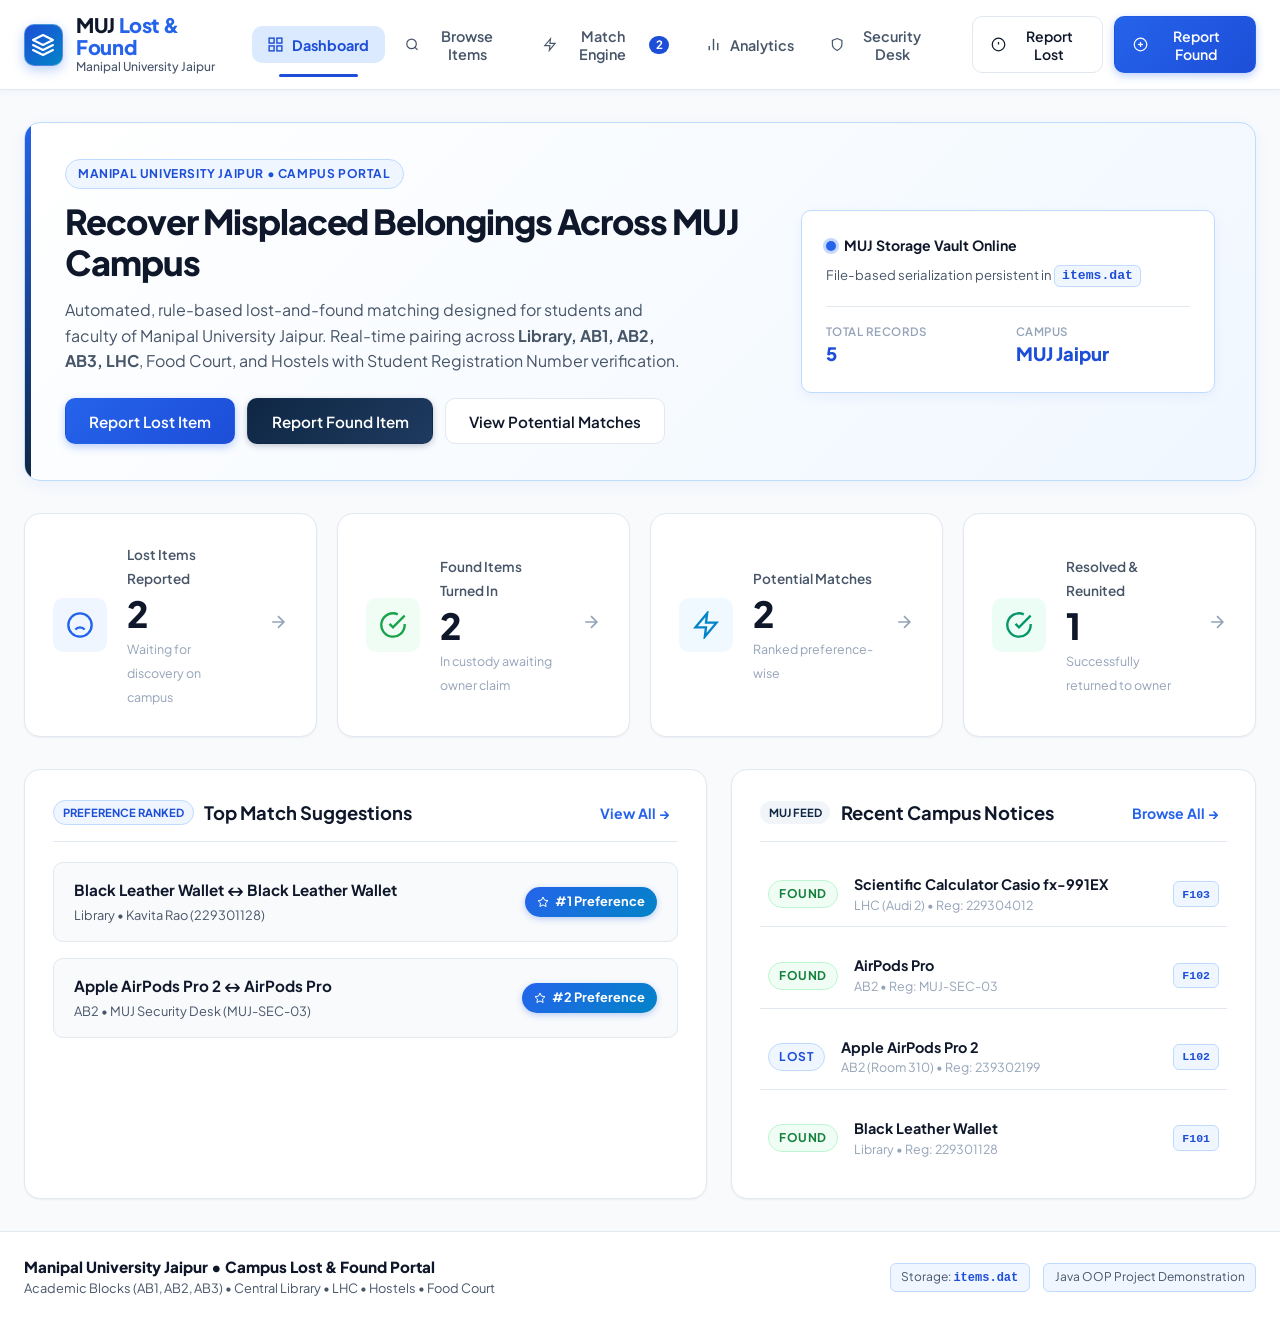
==== commit cb137154: "Update GitHub Pages docs with preference-wise matching UI" ====
--- a/docs/index.html
+++ b/docs/index.html
@@ -144,7 +144,7 @@
                     <div class="stat-info">
                         <span class="stat-label">Potential Matches</span>
                         <div class="stat-number" id="stat-matches-count">0</div>
-                        <span class="stat-subtext">Algorithmic score &ge; 30%</span>
+                        <span class="stat-subtext">Ranked preference-wise</span>
                     </div>
                     <div class="stat-arrow">
                         <svg viewBox="0 0 24 24" fill="none" stroke="currentColor" stroke-width="2"><path d="M5 12h14M12 5l7 7-7 7"/></svg>
@@ -173,7 +173,7 @@
                 <div class="panel">
                     <div class="panel-header">
                         <div class="panel-title-group">
-                            <span class="panel-badge-blue">High Confidence</span>
+                            <span class="panel-badge-blue">Preference Ranked</span>
                             <h2 class="panel-title">Top Match Suggestions</h2>
                         </div>
                         <button class="btn-link" onclick="navigateTo('matches')">View All &rarr;</button>
@@ -537,7 +537,7 @@
                     </div>
                     <h1 class="section-title">Potential Lost &amp; Found Matches</h1>
                     <p class="section-subtitle">
-                        Multi-factor heuristic evaluation: Name Similarity (20%), Category Match (20%), Location Match (20%), Jaccard Word Similarity (25%), and Date Proximity (15%). Minimum score: 30%.
+                        Automated compatibility ranking: Candidate pairs are ordered preference-wise from highest match priority to lowest (evaluating Name, Category, Campus Location, Description &amp; Date proximity).
                     </p>
                 </div>
                 <div class="section-header-actions">
@@ -570,7 +570,7 @@
             <div id="no-matches-placeholder" class="empty-state" style="display: none;">
                 <svg viewBox="0 0 24 24" fill="none" stroke="currentColor" stroke-width="2"><path d="M16 21v-2a4 4 0 0 0-4-4H5a4 4 0 0 0-4 4v2"/><circle cx="8.5" cy="7" r="4"/><line x1="18" y1="8" x2="23" y2="13"/><line x1="23" y1="8" x2="18" y2="13"/></svg>
                 <h3>No Matches Detected Currently</h3>
-                <p>No pairs currently score &ge; 30% similarity. When new reports are submitted, compatibility is automatically recomputed.</p>
+                <p>No potential matching pairs detected currently. When new reports are submitted, compatibility is automatically recomputed and ranked preference-wise.</p>
                 <div class="empty-state-actions">
                     <button class="btn btn-blue" onclick="navigateTo('report-lost')">Report Lost Item</button>
                     <button class="btn btn-navy" onclick="navigateTo('report-found')">Report Found Item</button>
--- a/docs/css/styles.css
+++ b/docs/css/styles.css
@@ -692,15 +692,19 @@
     color: var(--navy-secondary);
 }
 
+.match-preference-pill,
 .match-score-pill {
     background: linear-gradient(135deg, var(--blue-accent) 0%, var(--cyan-accent) 100%);
     color: white;
-    font-weight: 800;
-    font-size: 0.95rem;
-    padding: 0.4rem 0.85rem;
+    font-weight: 700;
+    font-size: 0.8rem;
+    padding: 0.35rem 0.75rem;
     border-radius: var(--radius-full);
-    box-shadow: 0 2px 6px rgba(37, 99, 235, 0.35);
+    box-shadow: 0 2px 6px rgba(37, 99, 235, 0.3);
     white-space: nowrap;
+    display: inline-flex;
+    align-items: center;
+    gap: 0.35rem;
 }
 
 .recent-mini-card {
@@ -1266,26 +1270,48 @@
     gap: 1rem;
 }
 
+.match-preference-badge,
 .match-score-badge {
     background: linear-gradient(135deg, var(--blue-accent) 0%, var(--blue-primary) 100%);
     color: white;
     font-size: 1.35rem;
     font-weight: 800;
-    padding: 0.5rem 1.15rem;
+    padding: 0.5rem 1rem;
     border-radius: var(--radius-md);
     box-shadow: 0 4px 12px rgba(37, 99, 235, 0.35);
     display: flex;
     flex-direction: column;
     align-items: center;
     line-height: 1;
-}
-
+    min-width: 68px;
+}
+
+.match-preference-badge.pref-tier-top {
+    background: linear-gradient(135deg, #1d4ed8 0%, #0f2744 100%);
+    border: 1px solid #93c5fd;
+    box-shadow: 0 4px 14px rgba(29, 78, 216, 0.4);
+}
+
+.match-preference-badge.pref-tier-high {
+    background: linear-gradient(135deg, #2563eb 0%, #1e40af 100%);
+}
+
+.match-preference-badge.pref-tier-medium {
+    background: linear-gradient(135deg, #0284c7 0%, #0369a1 100%);
+}
+
+.match-preference-badge.pref-tier-standard {
+    background: linear-gradient(135deg, #64748b 0%, #475569 100%);
+}
+
+.match-preference-badge small,
 .match-score-badge small {
     font-size: 0.65rem;
     text-transform: uppercase;
     letter-spacing: 0.05em;
-    margin-top: 0.2rem;
-    opacity: 0.9;
+    margin-top: 0.25rem;
+    opacity: 0.95;
+    font-weight: 600;
 }
 
 .match-headline {
@@ -1294,13 +1320,41 @@
     color: var(--navy-dark);
 }
 
+.match-preference-tag,
 .match-confidence-tag {
     font-size: 0.78rem;
     font-weight: 700;
     color: var(--blue-primary);
     background-color: var(--blue-subtle);
-    padding: 0.2rem 0.55rem;
+    padding: 0.25rem 0.65rem;
     border-radius: var(--radius-full);
+    display: inline-flex;
+    align-items: center;
+    gap: 0.35rem;
+}
+
+.match-preference-tag.pref-tier-top {
+    background-color: #eff6ff;
+    color: #1d4ed8;
+    border: 1px solid #bfdbfe;
+}
+
+.match-preference-tag.pref-tier-high {
+    background-color: #f0fdf4;
+    color: #15803d;
+    border: 1px solid #bbf7d0;
+}
+
+.match-preference-tag.pref-tier-medium {
+    background-color: #fefce8;
+    color: #a16207;
+    border: 1px solid #fef08a;
+}
+
+.match-preference-tag.pref-tier-standard {
+    background-color: #f1f5f9;
+    color: #475569;
+    border: 1px solid #e2e8f0;
 }
 
 .match-card-body {
